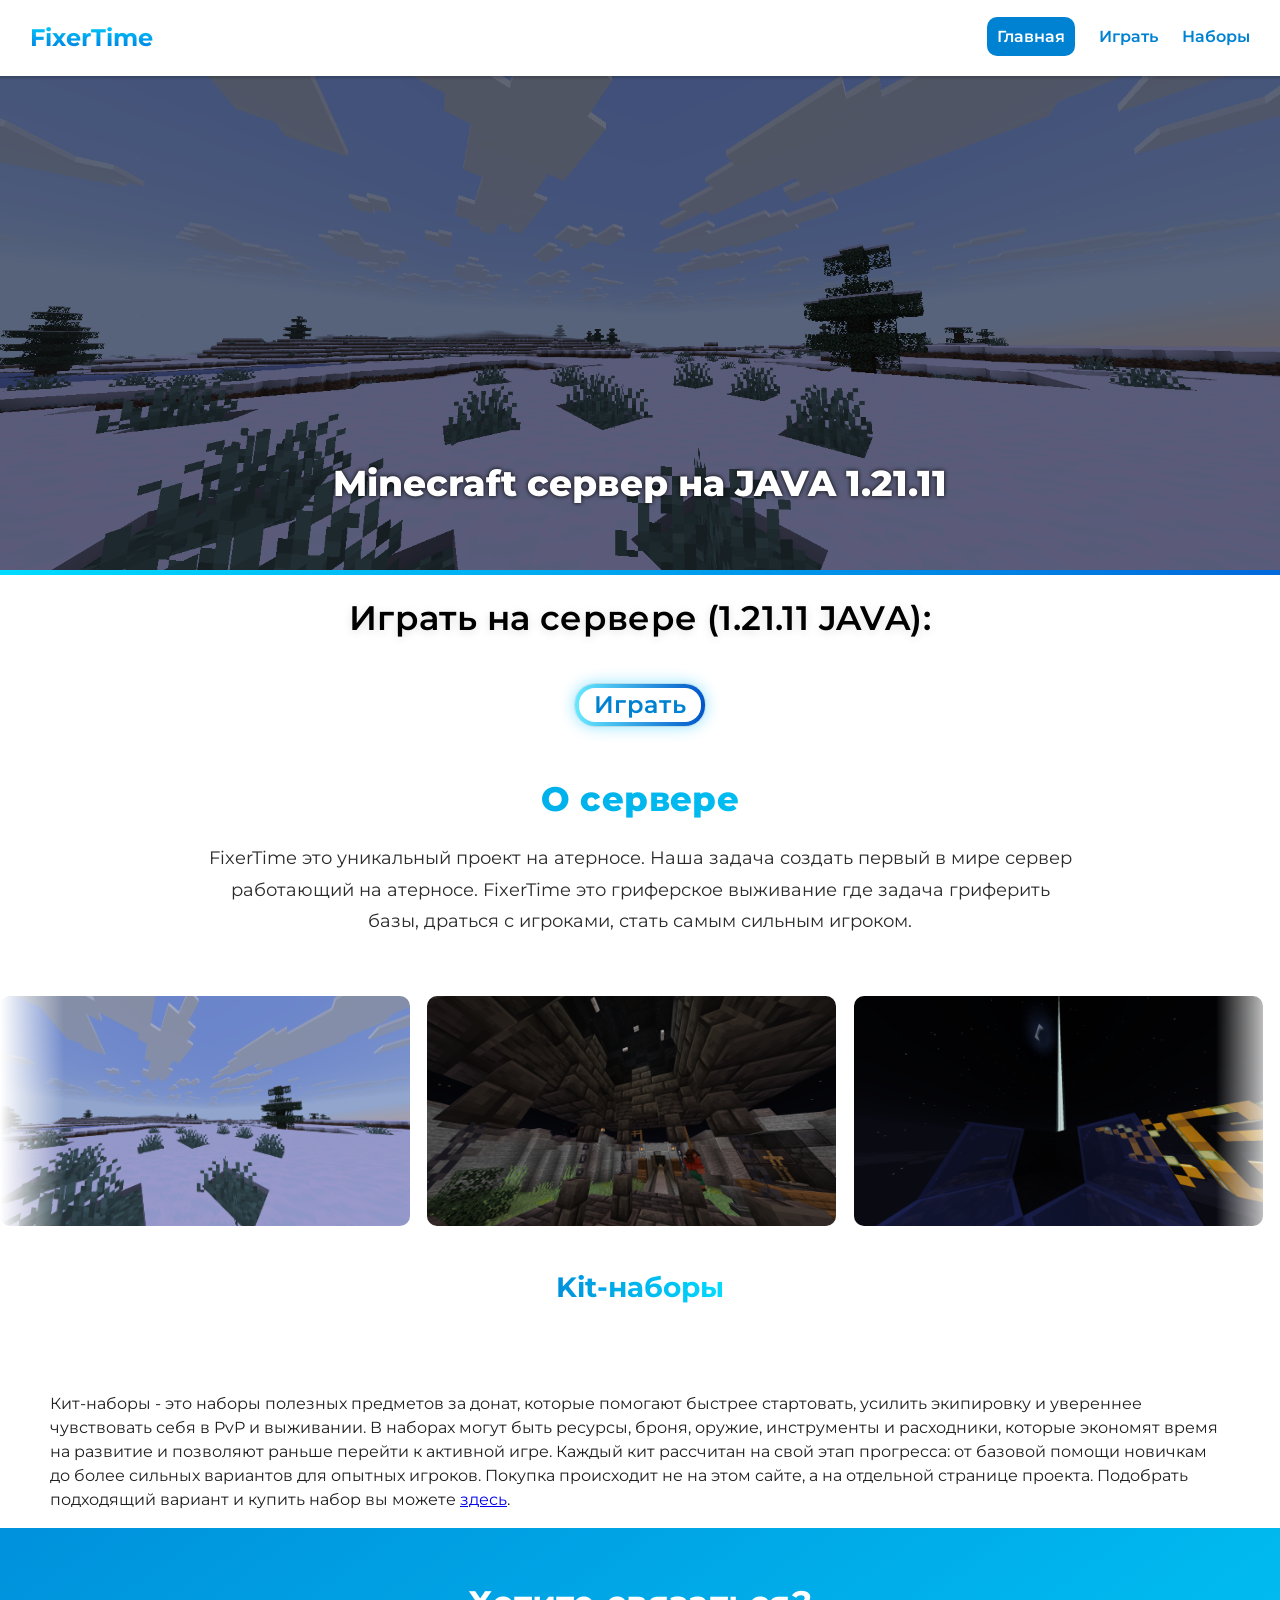
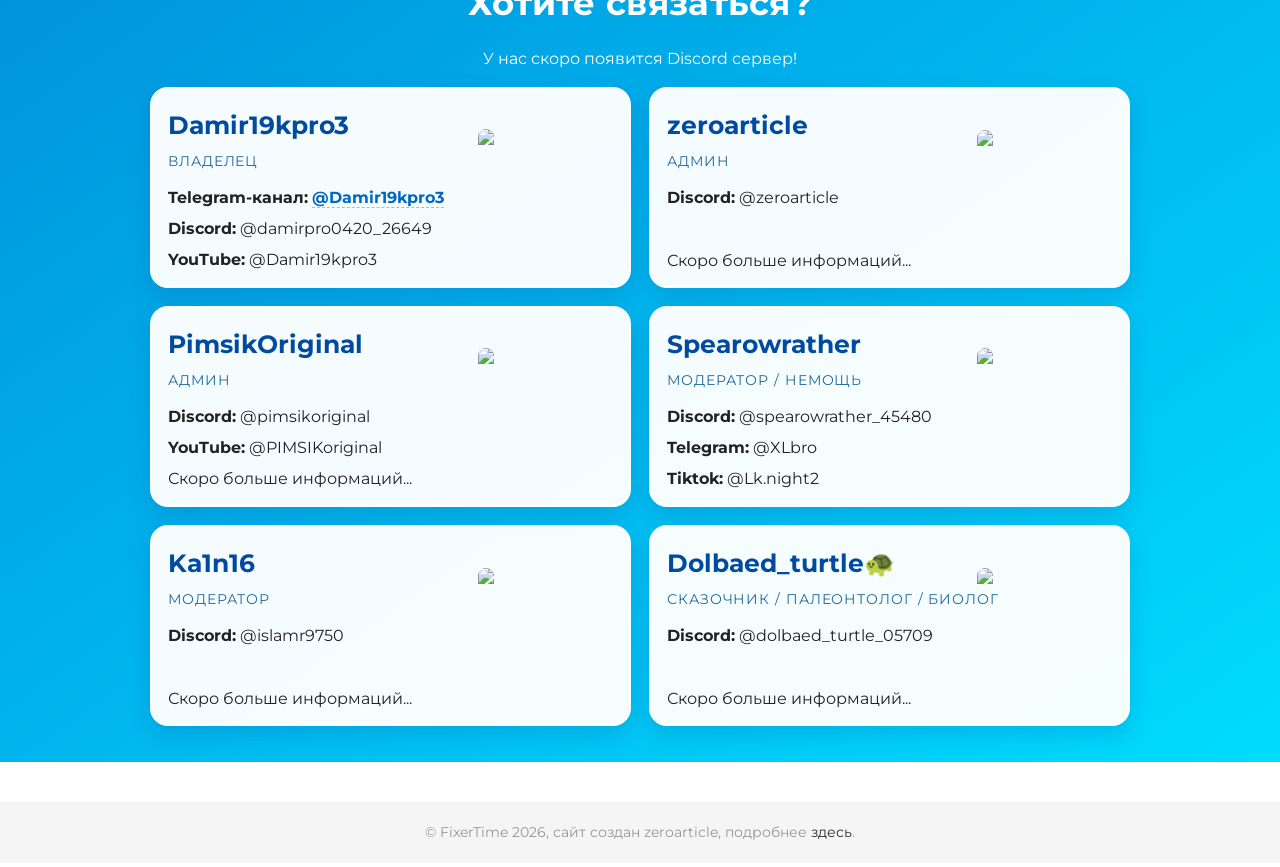
==== index.html @ 3de500f9 "291020261" ====
<!DOCTYPE html>
<html lang="ru">
<head>
    <script>
        document.querySelector('.menu-btn')
        .onclick = () =>
        document.querySelector('.navbar')
        .classList.toggle('active');
    </script>

    <meta charset="UTF-8">
    <meta name="viewport" content="width=device-width, initial-scale=1.0">
    <title>FixerTime</title>
    <link rel="stylesheet" href="styles.css">
    <link rel="preconnect" href="https://fonts.googleapis.com">
    <link rel="preconnect" href="https://fonts.gstatic.com" crossorigin>
    <link href="https://fonts.googleapis.com/css2?family=Montserrat:ital,wght@0,100..900;1,100..900&display=swap" rel="stylesheet">
</head>
<body>
    <header>
        <h2 onclick="window.location.assign('index.html')" class="headertext">FixerTime</h2>
        <nav class="navbar">
            <a class="cur" href="index.html">Главная</a>
            <a href="play.html">Играть</a>
            <a href="kits.html">Наборы</a>
        </nav>
        <div class="bottomofheader"></div>
    </header>
    <main>
    <div class="starter">
        <img src="res/car1.png" class="starterimg">
        <div class="borderimgeffect"></div>
        <h1 class="starterhead">Minecraft сервер на JAVA 1.21.11</h1>
    </div>
    <div class="play">
        <h1 class="playhead">Играть на сервере (1.21.11 JAVA):</h1>
        <button onclick="window.location.assign('play.html')" class="playbutton">Играть</button>
    </div>
    <div class="info">
        <h2 class="infohead">О сервере</h2>
        <p class="infotext">FixerTime это уникальный проект на атерносе. Наша задача создать первый в мире сервер работающий на атерносе. FixerTime это гриферское выживание где задача гриферить базы, драться с игроками,  стать самым сильным игроком.</p>
    </div>
    <div class="carousel">
        <div class="carouselinter">
            <img src="res/car1.png" class="carouselimg">
            <img src="res/car2.png" class="carouselimg">
            <img src="res/car3.png" class="carouselimg">
            <img src="res/car4.png" class="carouselimg">
            <img src="res/car1.png" class="carouselimg">
            <img src="res/car2.png" class="carouselimg">
            <img src="res/car3.png" class="carouselimg">
            <img src="res/car4.png" class="carouselimg">
        </div>
        <div class="carouseloverlay"></div>
    </div>
    <div class="kit">
        <h1 class="kithead">Kit-наборы</h1>
        <div class="kitin">
            <div><p>Кит-наборы - это наборы полезных предметов за донат, которые помогают быстрее стартовать, усилить экипировку и увереннее чувствовать себя в PvP и выживании. В наборах могут быть ресурсы, броня, оружие, инструменты и расходники, которые экономят время на развитие и позволяют раньше перейти к активной игре. Каждый кит рассчитан на свой этап прогресса: от базовой помощи новичкам до более сильных вариантов для опытных игроков. Покупка происходит не на этом сайте, а на отдельной странице проекта. Подобрать подходящий вариант и купить набор вы можете <a href="kits.html">здесь</a>.
        </div>
    </div>
    <div class="contacts">
        <h1 class="contacth">Хотите связаться?</h1>
        <p class="contacttxt">У нас скоро появится Discord сервер!</p>
        <div class="contactsgrid">
            <article class="contactcard">
                <h3 class="contactname">Damir19kpro3</h3>
                <p class="contactrole">Владелец</p>
                <p class="contactline"><strong>Telegram-канал:</strong> <a href="https://t.me/Damir19kpro3" target="_blank" rel="noopener noreferrer">@Damir19kpro3</a></p>
                <p class="contactline"><strong>Discord:</strong> @damirpro0420_26649</p>
                <p class="contactline"><strong>YouTube:</strong> @Damir19kpro3</p>
                <img class="contactimg" src="https://avatar-cyan.vercel.app/api/pfp/1373322140232712192/image?size=2048&format=webp">
            </article>
            <article class="contactcard">
                <h3 class="contactname">zeroarticle</h3>
                <p class="contactrole">Админ</p>
                <p class="contactline"><strong>Discord:</strong> @zeroarticle</p>
                <br>
                <p class="contactline">Скоро больше информаций...</p>
                <img class="contactimg" src="https://avatar-cyan.vercel.app/api/pfp/1243516379898839053/image?size=2048&format=webp">
            </article>
            <article class="contactcard">
                <h3 class="contactname">PimsikOriginal</h3>
                <p class="contactrole">Админ</p>
                <p class="contactline"><strong>Discord:</strong> @pimsikoriginal</p>
                <p class="contactline"><strong>YouTube:</strong> @PIMSIKoriginal</p>
                <p class="contactline">Скоро больше информаций...</p>
                <img class="contactimg" src="https://avatar-cyan.vercel.app/api/pfp/998598214796193804/image?size=2048&format=webp">
            </article>
            <article class="contactcard">
                <h3 class="contactname">Spearowrather</h3>
                <p class="contactrole">Модератор / немощь</p>
                <p class="contactline"><strong>Discord:</strong> @spearowrather_45480</p>
                <p class="contactline"><strong>Telegram:</strong> @XLbro</p>
                <p class="contactline"><strong>Tiktok:</strong> @Lk.night2</p>
                <img class="contactimg" src="https://avatar-cyan.vercel.app/api/pfp/1345728751388065812/image?size=2048&format=webp">
            </article>
            <article class="contactcard">
                <h3 class="contactname">Ka1n16</h3>
                <p class="contactrole">Модератор</p>
                <p class="contactline"><strong>Discord:</strong> @islamr9750</p>
                <br>
                <p class="contactline">Скоро больше информаций...</p>
                <img class="contactimg" src="https://avatar-cyan.vercel.app/api/pfp/1088332968898076762/image?size=2048&format=webp">
            </article>
            <article class="contactcard">
                <h3 class="contactname">Dolbaed_turtle🐢</h3>
                <p class="contactrole">Сказочник / палеонтолог / биолог</p>
                <p class="contactline"><strong>Discord:</strong> @dolbaed_turtle_05709</p>
                <br>
                <p class="contactline">Скоро больше информаций...</p>
                <img class="contactimg" src="https://avatar-cyan.vercel.app/api/pfp/1493945323750559827/image?size=2048&format=webp">
            </article>
        </div>
    </div>
    <footer>
        <p class="footertext">© FixerTime 2026, сайт создан zeroarticle, подробнее <a href="licence_1.html">здесь</a>.</p>
    </main>
</body>
</html>
---- styles.css ----
body{
  font-family: "Montserrat", sans-serif;
  font-optical-sizing: auto;
  font-weight: 400;
  font-style: normal;
  line-height: 1.5;
  color: rgb(30, 30, 30);
  text-rendering: optimizeLegibility;
  -webkit-font-smoothing: antialiased;
  margin: 0;
  padding: 0;
}

@media (max-width: 500px) {
  .navbar {
    display: none;
    flex-direction: column;
  }

  .navbar.active {
    display: flex;
  }
}
nav{
    position: absolute;
    right: 30px;
    top: 25px;
}
nav a{
    text-decoration: none;
    color: rgb(0, 130, 210);
    font-weight: 600;
    margin-left: 20px;
    transition: color 0.25s ease, transform 0.25s ease;
    position: relative;
}
nav .cur{
    color: #fff;
    background-color: rgb(0, 130, 210);
    padding: 10px;
    border-radius: 10px;
}
nav a:hover{
    color: rgb(0, 220, 255);
    transform: translateY(-2px);
}
nav a::after{
    content: "";
    position: absolute;
    left: 0;
    bottom: -4px;
    width: 100%;
    height: 2px;
    background: linear-gradient(90deg, rgb(0, 220, 255), rgb(0, 105, 220));
    transform: scaleX(0);
    transform-origin: left;
    transition: transform 0.25s ease;
}
nav a:hover::after{
    transform: scaleX(1);
}
nav .cur:hover{
    color: #fff;
    background-color: rgb(0, 105, 220);
}
header{
    background-color: rgb(255, 255, 255);
    position: fixed;
    width: 100%;
    top: 0;
    z-index: 100;
}
main{
    margin-top: 70px;
}
.headertext{
    background: linear-gradient(rgb(0, 220, 255), rgb(0, 105, 220));
    -webkit-background-clip: text;
    background-clip: text;
    -webkit-text-fill-color: transparent;
    margin-left: 30px;
    cursor: pointer;
    width: fit-content;
    transition: 0.3s;
}
.headertext:hover{
    transform: scale(1.1);
    transition: 0.3s;
}
.bottomofheader{
    height: 4px;
    width: 100%;
    background: linear-gradient(0deg, rgba(0, 0, 0, 0), rgba(0, 0, 0, 0.2));
    position: absolute;
}
.borderimgeffect{
    width: 100%;
    height: 5px;
    background: linear-gradient(
        90deg,
        rgb(0,220,255),
        rgb(0,105,220),
        rgb(0,220,255)
    );
    transform: translateY(-7px);
    background-size: 200% 100%;
    animation: bord 3s linear infinite;
}

@keyframes bord {
    0% {
        background-position: 0% 0%;
    }
    50% {
        background-position: 100% 0%;
    }
    100% {
        background-position: 200% 0%;
    }
}

.starterimg{
    width: 100%;
    object-fit: cover;
    height: 500px;
    filter: brightness(60%);
}
.starterhead{
    position: relative;
    bottom: 150px;
    text-align: center;
    color: #fff;
    font-size: 36px;
    font-weight: 800;
    text-shadow: 0 0 4px #000;
}
.info{
    padding: 20px;
    text-align: center;
}
.infotext{
    margin-left: auto;
    margin-right: auto;
    width: 70%;
    font-size: 18px;
    line-height: 1.75;
    color: rgb(42, 42, 42);
}
.play{
    text-align: center;
}
.playhead{
    color: #000000;
    font-weight: 600;
    font-size: 34px;
    letter-spacing: 0.4px;
    text-shadow: 0 2px 10px rgba(0, 0, 0, 0.12);
    position: absolute;
    top: 570px;
    text-align: center;
    width: 100%;
}
.infohead{
    font-size: 34px;
    font-weight: 800;
    letter-spacing: 0.4px;
    background: linear-gradient(90deg, rgb(0, 145, 220), rgb(0, 220, 255));
    -webkit-background-clip: text;
    background-clip: text;
    -webkit-text-fill-color: transparent;
    margin-bottom: 10px;
}
.playbutton{
    display: inline-flex;
    align-items: center;
    justify-content: center;
    box-sizing: border-box;
    appearance: none;
    -webkit-appearance: none;
    font-size: 24px;
    font-weight: 600;
    letter-spacing: 0.6px;
    color: rgb(0, 130, 210);
    border: 4px solid transparent;
    padding: 5px 15px;
    line-height: 1;
    background:
        linear-gradient(rgb(255, 255, 255), rgb(255, 255, 255)) padding-box,
        linear-gradient(90deg, rgb(0, 220, 255, 0.6), rgb(0, 85, 200)) border-box;
    border-radius: 20px;
    box-shadow: 0 0 0 1px rgba(0, 0, 0, 0.08), 0 0 16px rgba(0, 190, 255, 0.45);
    cursor: pointer;
    font-family: "Montserrat", sans-serif;
    text-shadow: 0 1px 0 rgba(255, 255, 255, 0.7);
    transition: 0.2s;
}
.playbutton:hover{
    background:
        linear-gradient(90deg, rgb(0, 180, 235), rgb(0, 80, 205)) padding-box,
        linear-gradient(90deg, rgb(120, 235, 255), rgb(0, 220, 255)) border-box;
    color: #fff;
    text-shadow: 0 1px 2px rgba(0, 0, 0, 0.28);
    border: 4px solid transparent;
    box-shadow: 0 0 0 1px rgba(0, 0, 0, 0.12), 0 0 16px rgba(0, 190, 255, 0.65);
    transition: 0.3s;
}
.carousel{
    overflow: hidden;
    width: 100%;
    margin-top: 20px;
}
.carouselinter{
    display: flex;
    width: 300%;
    animation: scroll 8s linear infinite;
    gap: 0.45%;
}
.carouselinter img{
    width: 10.666666666%;
    object-fit: cover;
    border-radius: 10px;
}
@keyframes scroll {
    100% {
        transform: translateX(calc(-100% / 2.25));
    }
}
.carouseloverlay{
    position: absolute;
    width: 100%;
    height: 220px;
    transform: translateY(-70%);
    height: 60%;
    background: linear-gradient(to right, rgb(255, 255, 255), rgba(255, 255, 255, 0) 5%, rgba(255, 255, 255, 0) 95%, rgba(255, 255, 255, 1));
    pointer-events: none;
}
.kithead{
    left: 50%;
    transform: translateX(-50%);
    font-size: 28px;
    font-weight: 700;
    margin-top: 40px;
    position: absolute;
    background: linear-gradient(to right, rgb(0, 145, 220), rgb(0, 220, 255));
    -webkit-background-clip: text;
    background-clip: text;
    -webkit-text-fill-color: transparent;
}
.kitimg{
    position: absolute;
    width: 300px;
    left: 50%;
    transform: translateX(-50%);
    z-index: -1;
    opacity: 0.8;
}
.kitin{
    display: flex;
    gap: 20px;
    padding-top: 150px;
    padding-left: 50px;
    padding-right: 50px;
}
footer{
    margin-top: 30px;
    background-color: rgb(245, 245, 245);
    transform: translateY(10px);
}   
.footertext{
    text-align: center;
    padding: 20px;
    color: rgb(150, 150, 150);
    font-size: 14px;
}
.footertext a{
    color: rgb(43, 43, 43);
    text-decoration: none;
}
.footertext a:hover{
    text-decoration: underline;
}
.playip{
    font-weight: 600;
    font-size: 20px;
    color: rgb(0, 0, 0); 
    border: 3px solid transparent;
    margin-top: -10px;
    margin-bottom: 10px;
    background: linear-gradient(rgb(0, 220, 255), rgb(0, 220, 255)) padding-box;
    width: max(50%, 300px);
    margin-left: auto;
    margin-right: auto;
    border-radius: 50px;
    padding: 10px;
    height: 50%;
    position: relative;
    overflow: hidden;
    z-index: 0;
    box-shadow: 0 0 0 1px rgba(0, 95, 190, 0.45), 0 0 16px rgba(0, 190, 255, 0.55);
    animation: ip-glow-pulse 2.4s ease-in-out infinite;
}
.playip::before{
    content: "";
    position: absolute;
    inset: -120%;
    background: conic-gradient(
        from 0deg,
        rgb(0, 90, 205),
        rgb(100, 235, 255),
        rgb(0, 175, 235),
        rgb(0, 90, 205)
    );
    animation: ip-ring-spin 2.2s linear infinite;
    z-index: -2;
}
.playip::after{
    content: "";
    position: absolute;
    inset: 3px;
    border-radius: inherit;
    background: rgb(0, 220, 255);
    z-index: -1;
}
@keyframes ip-ring-spin{
    to{
        transform: rotate(360deg);
    }
}
@keyframes ip-glow-pulse{
    0%, 100%{
        box-shadow: 0 0 0 1px rgba(0, 95, 190, 0.45), 0 0 16px rgba(0, 190, 255, 0.55);
    }
    50%{
        box-shadow: 0 0 0 1px rgba(0, 145, 220, 0.65), 0 0 28px rgba(90, 225, 255, 0.85);
    }
}
.play button:not(.playbutton) img{
    width: 20px;
    height: 20px;
}
.play button:not(.playbutton){
    background-color: transparent;
    border: none;
    cursor: pointer;
    vertical-align: middle;
}
.copyic{
    display: inline;
}
.copied{
    display: none;
}
.contacts{
    background: linear-gradient(145deg, rgb(0, 145, 220), rgb(0, 220, 255));
    padding: 30px 20px 36px;
}
.contacth{
    text-align: center;
    color: #fff;
    margin: 0 0 18px;
    font-size: 34px;
    letter-spacing: 0.3px;
    padding-top: 20px;
}
.contactsgrid{
    width: min(980px, 96%);
    margin: 0 auto;
    display: grid;
    grid-template-columns: repeat(2, minmax(220px, 1fr));
    gap: 18px;
}
.contactcard{
    background: rgba(255, 255, 255, 0.96);
    border: 2px solid rgba(255, 255, 255, 0.8);
    border-radius: 18px;
    padding: 18px 16px;
    box-shadow: 0 8px 22px rgba(0, 70, 150, 0.2);
    transition: transform 0.28s ease, box-shadow 0.28s ease, border-color 0.28s ease;
    position: relative;
    overflow: hidden;
    height: 161px;
}
.contactcard::before{
    content: "";
    position: absolute;
    inset: 0;
    background: linear-gradient(115deg, rgba(255, 255, 255, 0) 32%, rgba(255, 255, 255, 0.6) 50%, rgba(255, 255, 255, 0) 68%);
    transform: translateX(-130%);
    transition: transform 0.55s ease;
    pointer-events: none;
}
.contactcard:hover{
    transform: translateY(-6px) scale(1.01);
    box-shadow: 0 14px 28px rgba(0, 70, 150, 0.28);
    border-color: rgba(90, 225, 255, 0.95);
}
.contacttxt{
    text-align: center; color: white;
}
.contactcard:hover::before{
    transform: translateX(130%);
}
.contactname{
    margin: 0;
    font-size: 25px;
    color: rgb(0, 75, 160);
}
.contactbanned{
    color: rgb(255, 17, 0);
}
.contactbgban{
  background: rgb(255 206 206 / 96%);
}
.contactrole{
    margin: 6px 0 14px;
    font-size: 14px;
    text-transform: uppercase;
    letter-spacing: 0.9px;
    color: rgb(35, 105, 155);
}
.contactline{
    margin: 8px 0;
    color: rgb(34, 34, 34);
    font-size: 16px;
    line-height: 1.45;
}
.contactline a{
    color: rgb(0, 105, 190);
    font-weight: 700;
    text-decoration: none;
    border-bottom: 1px dashed rgba(0, 105, 190, 0.4);
}
.contactline a:hover{
    color: rgb(0, 75, 160);
    border-bottom-color: rgba(0, 75, 160, 0.8);
}
.contactimg{
    height: 120px;
    border-radius: 20px;
    position: absolute;
    transform: translate(310px, -150px);
}
@media (max-width: 760px){
    .contactsgrid{
        grid-template-columns: 1fr;
    }
}
.kitimgarea{
    width: min(80%,700px);
    display: block;
    margin-left: auto;
    margin-right: auto;
    margin-bottom: 30px;
}
#status-dot {
  width: 12px;
  height: 12px;
  border-radius: 50%;
  background: gray;
  transition: 0.3s;
}

@keyframes pulse-green {
    0% { box-shadow: 0 0 5px cyan; }
    50% { box-shadow: 0 0 15px cyan; }
    100% { box-shadow: 0 0 5px cyan; }
}

@keyframes pulse-red {
  0% { box-shadow: 0 0 5px red; }
  50% { box-shadow: 0 0 15px red; }
  100% { box-shadow: 0 0 5px red; }
}
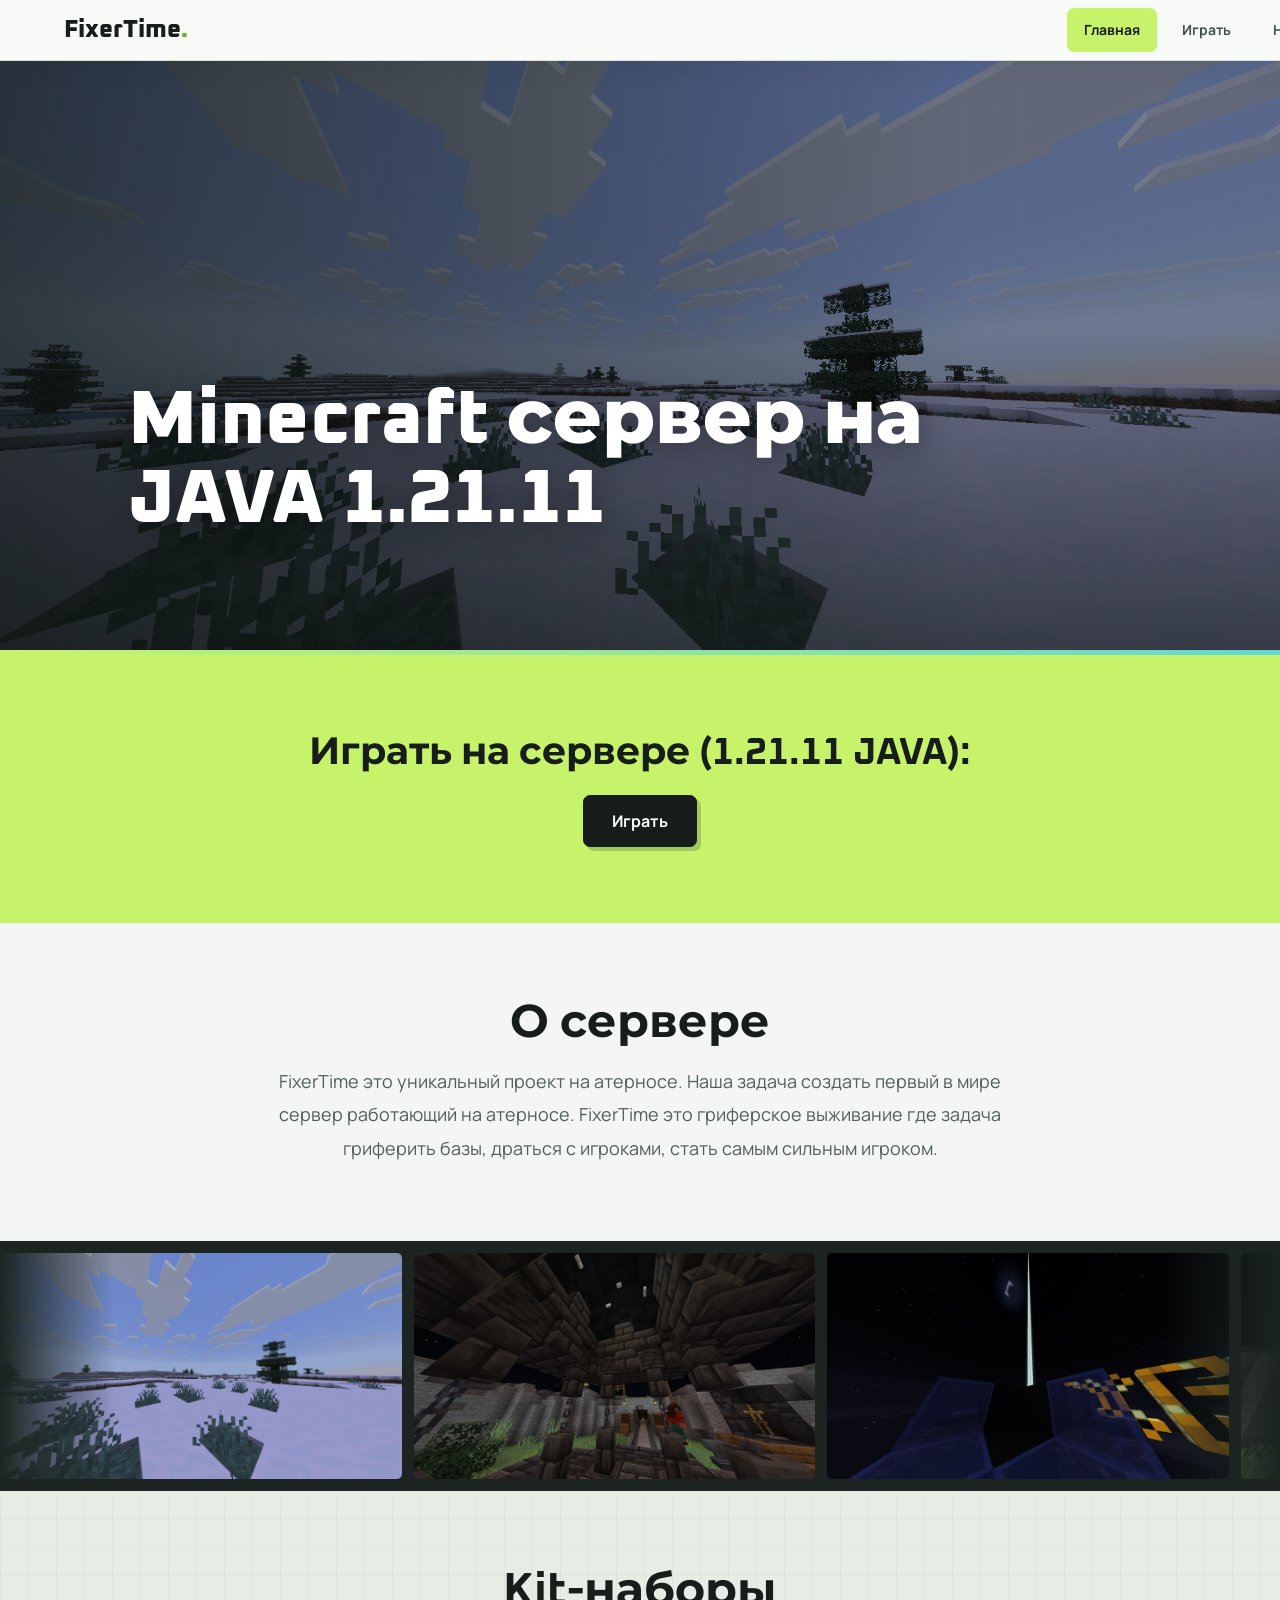
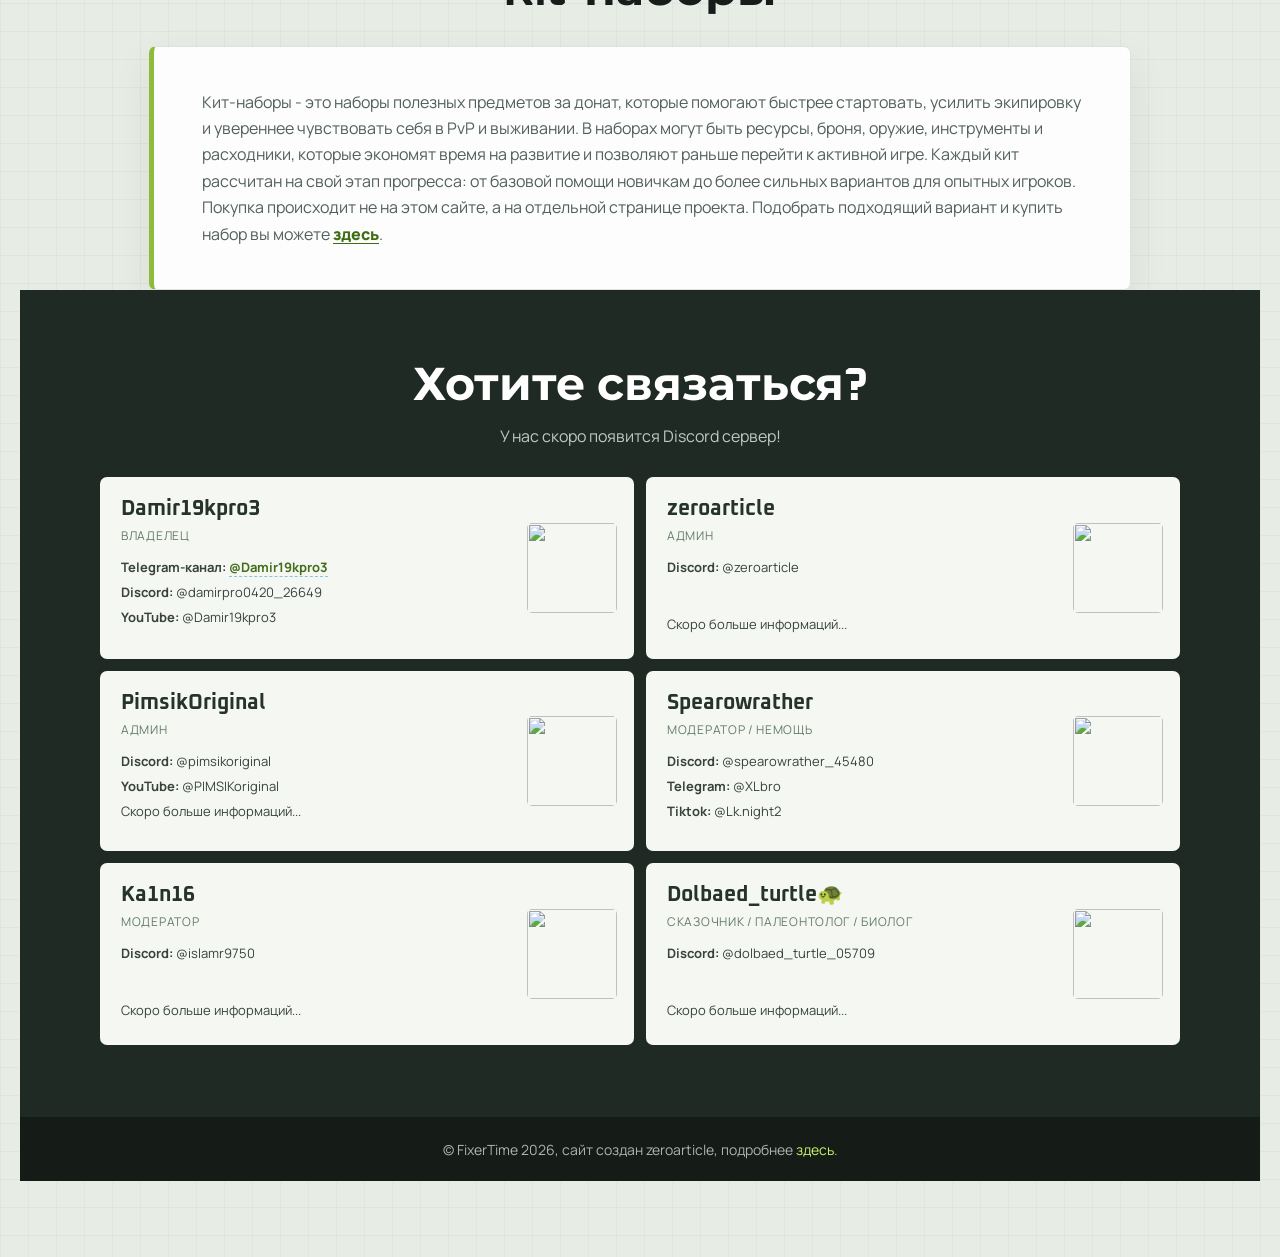
==== commit db6eb460: "291020263mj" ====
--- a/index.html
+++ b/index.html
@@ -1,13 +1,6 @@
 <!DOCTYPE html>
 <html lang="ru">
 <head>
-    <script>
-        document.querySelector('.menu-btn')
-        .onclick = () =>
-        document.querySelector('.navbar')
-        .classList.toggle('active');
-    </script>
-
     <meta charset="UTF-8">
     <meta name="viewport" content="width=device-width, initial-scale=1.0">
     <title>FixerTime</title>
--- a/styles.css
+++ b/styles.css
@@ -1,3 +1,5 @@
+
+@import url('https://fonts.googleapis.com/css2?family=Manrope:wght@400;500;600;700;800&family=Oxanium:wght@500;600;700;800&display=swap');
 
 body{
   font-family: "Montserrat", sans-serif;
@@ -472,3 +474,534 @@
   50% { box-shadow: 0 0 15px red; }
   100% { box-shadow: 0 0 5px red; }
 }
+
+:root{
+    color-scheme: light;
+    --ink: #171d1b;
+    --muted: #64716c;
+    --paper: #f3f6f2;
+    --surface: #ffffff;
+    --acid: #c7f36b;
+    --cyan: #62d8d0;
+    --line: rgba(23, 29, 27, 0.12);
+    --display: "Oxanium", "Montserrat", sans-serif;
+}
+
+html{
+    scroll-behavior: smooth;
+    scroll-padding-top: 100px;
+}
+
+body{
+    background: var(--paper);
+    color: var(--ink);
+    font-family: "Manrope", "Montserrat", sans-serif;
+    line-height: 1.65;
+}
+
+header{
+    position: sticky;
+    display: flex;
+    align-items: center;
+    justify-content: space-between;
+    gap: 24px;
+    padding: 8px clamp(20px, 5vw, 72px);
+    background: rgba(248, 250, 247, 0.94);
+    border-bottom: 1px solid var(--line);
+    box-shadow: 0 8px 26px rgba(23, 29, 27, 0.06);
+    backdrop-filter: blur(16px);
+}
+
+.headertext{
+    margin: 0;
+    color: var(--ink);
+    background: none;
+    -webkit-text-fill-color: currentColor;
+    font: 800 24px/1 var(--display);
+    letter-spacing: 0;
+}
+
+.headertext::after{
+    content: ".";
+    color: #77aa2d;
+}
+
+.headertext:hover{
+    transform: translateY(-1px);
+}
+
+nav{
+    position: static;
+    display: flex;
+    align-items: center;
+    gap: 8px;
+}
+
+nav a,
+nav .cur{
+    min-height: 44px;
+    display: inline-flex;
+    align-items: center;
+    justify-content: center;
+    box-sizing: border-box;
+    margin: 0;
+    padding: 0 16px;
+    border: 1px solid transparent;
+    border-radius: 7px;
+    color: #46534d;
+    background: transparent;
+    font-size: 14px;
+    font-weight: 700;
+    text-decoration: none;
+    transition: color 180ms ease, background 180ms ease, transform 180ms ease;
+}
+
+nav a:hover{
+    color: var(--ink);
+    background: rgba(199, 243, 107, 0.35);
+    transform: translateY(-1px);
+}
+
+nav a::after{
+    display: none;
+}
+
+nav .cur,
+nav .cur:hover{
+    color: var(--ink);
+    background: var(--acid);
+}
+
+.bottomofheader{
+    display: none;
+}
+
+main{
+    margin-top: 0;
+}
+
+.starter{
+    position: relative;
+    display: grid;
+    min-height: clamp(380px, 66svh, 660px);
+    place-items: center;
+    overflow: hidden;
+    isolation: isolate;
+    background: #18211d;
+}
+
+.starter::after{
+    content: "";
+    position: absolute;
+    z-index: -1;
+    inset: 0;
+    background: linear-gradient(90deg, rgba(12, 19, 16, 0.68), rgba(12, 19, 16, 0.12) 76%), linear-gradient(0deg, rgba(12, 19, 16, 0.58), transparent 56%);
+}
+
+.starterimg{
+    position: absolute;
+    z-index: -2;
+    inset: 0;
+    width: 100%;
+    height: 100%;
+    filter: brightness(0.82) saturate(0.82);
+    animation: hero-arrive 900ms ease-out both;
+}
+
+.starterhead{
+    position: absolute;
+    left: clamp(24px, 10vw, 150px);
+    bottom: clamp(48px, 9vw, 118px);
+    width: min(850px, 82%);
+    margin: 0;
+    color: #fff;
+    font: 800 clamp(38px, 6vw, 76px)/1.04 var(--display);
+    text-align: left;
+    text-shadow: 0 5px 30px rgba(0, 0, 0, 0.38);
+}
+
+.borderimgeffect{
+    position: absolute;
+    z-index: 1;
+    bottom: 0;
+    height: 5px;
+    transform: none;
+    background: linear-gradient(90deg, var(--acid), var(--cyan), var(--acid));
+    background-size: 200% 100%;
+}
+
+.play,
+.info,
+.kit{
+    padding: clamp(36px, 6vw, 76px) 20px;
+}
+
+.play{
+    position: relative;
+    display: grid;
+    justify-items: center;
+    gap: 18px;
+    background: var(--acid);
+    text-align: center;
+}
+
+.playhead{
+    position: static;
+    width: auto;
+    margin: 0;
+    color: var(--ink);
+    font: 700 clamp(24px, 4vw, 38px)/1.2 var(--display);
+    letter-spacing: 0;
+    text-shadow: none;
+}
+
+.play h1:not(.playhead){
+    margin: 0;
+    font: 700 clamp(24px, 4vw, 38px)/1.2 var(--display);
+}
+
+.playbutton{
+    min-height: 52px;
+    border: 1px solid var(--ink);
+    border-radius: 7px;
+    padding: 0 28px;
+    color: #fff;
+    background: var(--ink);
+    box-shadow: 4px 4px 0 rgba(23, 29, 27, 0.2);
+    font: 700 16px "Manrope", sans-serif;
+    letter-spacing: 0;
+    text-shadow: none;
+}
+
+.playbutton:hover{
+    border-color: var(--ink);
+    color: var(--ink);
+    background: var(--cyan);
+    box-shadow: 2px 2px 0 rgba(23, 29, 27, 0.2);
+    transform: translate(2px, 2px);
+}
+
+.info{
+    text-align: center;
+}
+
+.infohead,
+.kithead{
+    margin: 0 0 16px;
+    color: var(--ink);
+    background: none;
+    -webkit-text-fill-color: currentColor;
+    font: 700 clamp(30px, 4.5vw, 46px)/1.1 var(--display);
+    letter-spacing: 0;
+}
+
+.infotext{
+    width: min(760px, 100%);
+    margin: 0 auto;
+    color: #52605a;
+    font-size: clamp(16px, 1.7vw, 18px);
+    line-height: 1.85;
+}
+
+.carousel{
+    position: relative;
+    margin: 0;
+    padding: 12px 0;
+    background: #1b2420;
+}
+
+.carouselinter{
+    width: 300%;
+    gap: 12px;
+}
+
+.carouselinter img{
+    width: calc(10.666666667% - 8px);
+    aspect-ratio: 16 / 9;
+    border-radius: 5px;
+}
+
+.carouseloverlay{
+    inset: 0;
+    width: 100%;
+    height: 100%;
+    transform: none;
+    background: linear-gradient(90deg, #1b2420, transparent 9%, transparent 91%, #1b2420);
+}
+
+.kit{
+    position: relative;
+    padding-top: 76px;
+    background-color: #e7ece5;
+    background-image: linear-gradient(rgba(23, 29, 27, 0.035) 1px, transparent 1px), linear-gradient(90deg, rgba(23, 29, 27, 0.035) 1px, transparent 1px);
+    background-size: 28px 28px;
+}
+
+.kithead{
+    position: static;
+    left: auto;
+    transform: none;
+    margin: 0 auto;
+    text-align: center;
+}
+
+.kitin{
+    max-width: 880px;
+    display: block;
+    margin: 28px auto 0;
+    padding: 26px clamp(20px, 5vw, 48px);
+    border: 1px solid var(--line);
+    border-left: 5px solid #8dbb3c;
+    border-radius: 7px;
+    background: rgba(255, 255, 255, 0.86);
+    box-shadow: 0 14px 40px rgba(23, 29, 27, 0.07);
+    color: #52605a;
+}
+
+.kitin a{
+    color: #3d6c13;
+    font-weight: 800;
+    text-underline-offset: 3px;
+}
+
+.contacts{
+    padding: clamp(38px, 6vw, 72px) 20px;
+    background: #202a25;
+}
+
+.contacth{
+    margin: 0 0 10px;
+    padding: 0;
+    color: #fff;
+    font: 700 clamp(30px, 4.5vw, 46px)/1.1 var(--display);
+    letter-spacing: 0;
+}
+
+.contacttxt{
+    margin: 0 0 28px;
+    color: #bdc9c1;
+}
+
+.contactsgrid{
+    width: min(1080px, 100%);
+    grid-template-columns: repeat(2, minmax(0, 1fr));
+    gap: 12px;
+}
+
+.contactcard{
+    box-sizing: border-box;
+    min-height: 180px;
+    height: auto;
+    padding: 18px 126px 18px 20px;
+    border: 1px solid rgba(255, 255, 255, 0.12);
+    border-radius: 7px;
+    background: #f5f7f3;
+    box-shadow: none;
+}
+
+.contactcard:hover{
+    transform: translateY(-3px);
+    border-color: var(--acid);
+    box-shadow: 0 12px 24px rgba(0, 0, 0, 0.16);
+}
+
+.contactcard::before{
+    display: none;
+}
+
+.contactname{
+    color: #26332c;
+    font: 700 21px/1.2 var(--display);
+    overflow-wrap: anywhere;
+}
+
+.contactrole{
+    margin: 5px 0 12px;
+    color: #647b68;
+    font-size: 12px;
+    letter-spacing: 0.7px;
+}
+
+.contactline{
+    margin: 6px 0;
+    color: #37433c;
+    font-size: 13px;
+    overflow-wrap: anywhere;
+}
+
+.contactline a{
+    color: #426d19;
+}
+
+.contactimg{
+    top: 50%;
+    right: 16px;
+    width: 90px;
+    height: 90px;
+    border-radius: 5px;
+    object-fit: cover;
+    transform: translateY(-50%);
+}
+
+.playip{
+    box-sizing: border-box;
+    width: min(560px, 100%);
+    min-height: 72px;
+    height: auto;
+    display: flex;
+    align-items: center;
+    justify-content: center;
+    gap: 8px;
+    margin: 0;
+    padding: 14px 18px;
+    border-radius: 7px;
+    color: #fff;
+    background: var(--ink);
+    box-shadow: none;
+    font-size: clamp(14px, 2.5vw, 20px);
+    overflow-wrap: anywhere;
+    animation: none;
+}
+
+.playip::before,
+.playip::after{
+    display: none;
+}
+
+.play > p:not(.playip){
+    max-width: 760px;
+    margin: 0 auto;
+}
+
+.play button:not(.playbutton){
+    flex: 0 0 44px;
+    width: 44px;
+    height: 44px;
+    border-radius: 5px;
+    background: var(--acid);
+}
+
+.play button:not(.playbutton) img{
+    width: 20px;
+    height: 20px;
+}
+
+footer{
+    margin: 0;
+    transform: none;
+    border-top: 1px solid var(--line);
+    background: #151c18;
+}
+
+.footertext{
+    margin: 0;
+    color: #aab5ad;
+}
+
+.footertext a{
+    color: var(--acid);
+}
+
+.kitimgarea{
+    width: min(100%, 700px);
+}
+
+@keyframes hero-arrive{
+    from{ transform: scale(1.035); opacity: 0.72; }
+    to{ transform: scale(1); opacity: 1; }
+}
+
+@media (max-width: 700px){
+    header{
+        flex-direction: column;
+        gap: 6px;
+        padding: 12px 14px 10px;
+    }
+
+    .headertext{
+        margin: 0;
+        font-size: 22px;
+    }
+
+    nav{
+        width: 100%;
+        justify-content: center;
+        gap: 4px;
+    }
+
+    .navbar{
+        display: flex;
+        flex-direction: row;
+    }
+
+    nav a,
+    nav .cur{
+        min-height: 42px;
+        padding: 0 clamp(10px, 4vw, 18px);
+        font-size: 13px;
+    }
+
+    .starter{
+        min-height: clamp(340px, 58svh, 500px);
+    }
+
+    .starterimg{
+        object-position: center;
+    }
+
+    .starterhead{
+        left: 22px;
+        bottom: 52px;
+        width: calc(100% - 44px);
+        font-size: clamp(36px, 10vw, 58px);
+    }
+
+    .carouselinter img{
+        width: calc(21.333333333% - 8px);
+    }
+
+    .contactsgrid{
+        grid-template-columns: 1fr;
+        gap: 10px;
+    }
+
+    .contactcard{
+        min-height: 164px;
+        padding: 16px 104px 16px 16px;
+    }
+
+    .contactimg{
+        right: 12px;
+        width: 76px;
+        height: 76px;
+    }
+}
+
+@media (max-width: 380px){
+    nav a,
+    nav .cur{
+        padding: 0 9px;
+        font-size: 12px;
+    }
+
+    .contactcard{
+        padding-right: 88px;
+    }
+
+    .contactimg{
+        right: 9px;
+        width: 66px;
+        height: 66px;
+    }
+}
+
+@media (prefers-reduced-motion: reduce){
+    *,
+    *::before,
+    *::after{
+        scroll-behavior: auto !important;
+        animation-duration: 0.01ms !important;
+        animation-iteration-count: 1 !important;
+        transition-duration: 0.01ms !important;
+    }
+}
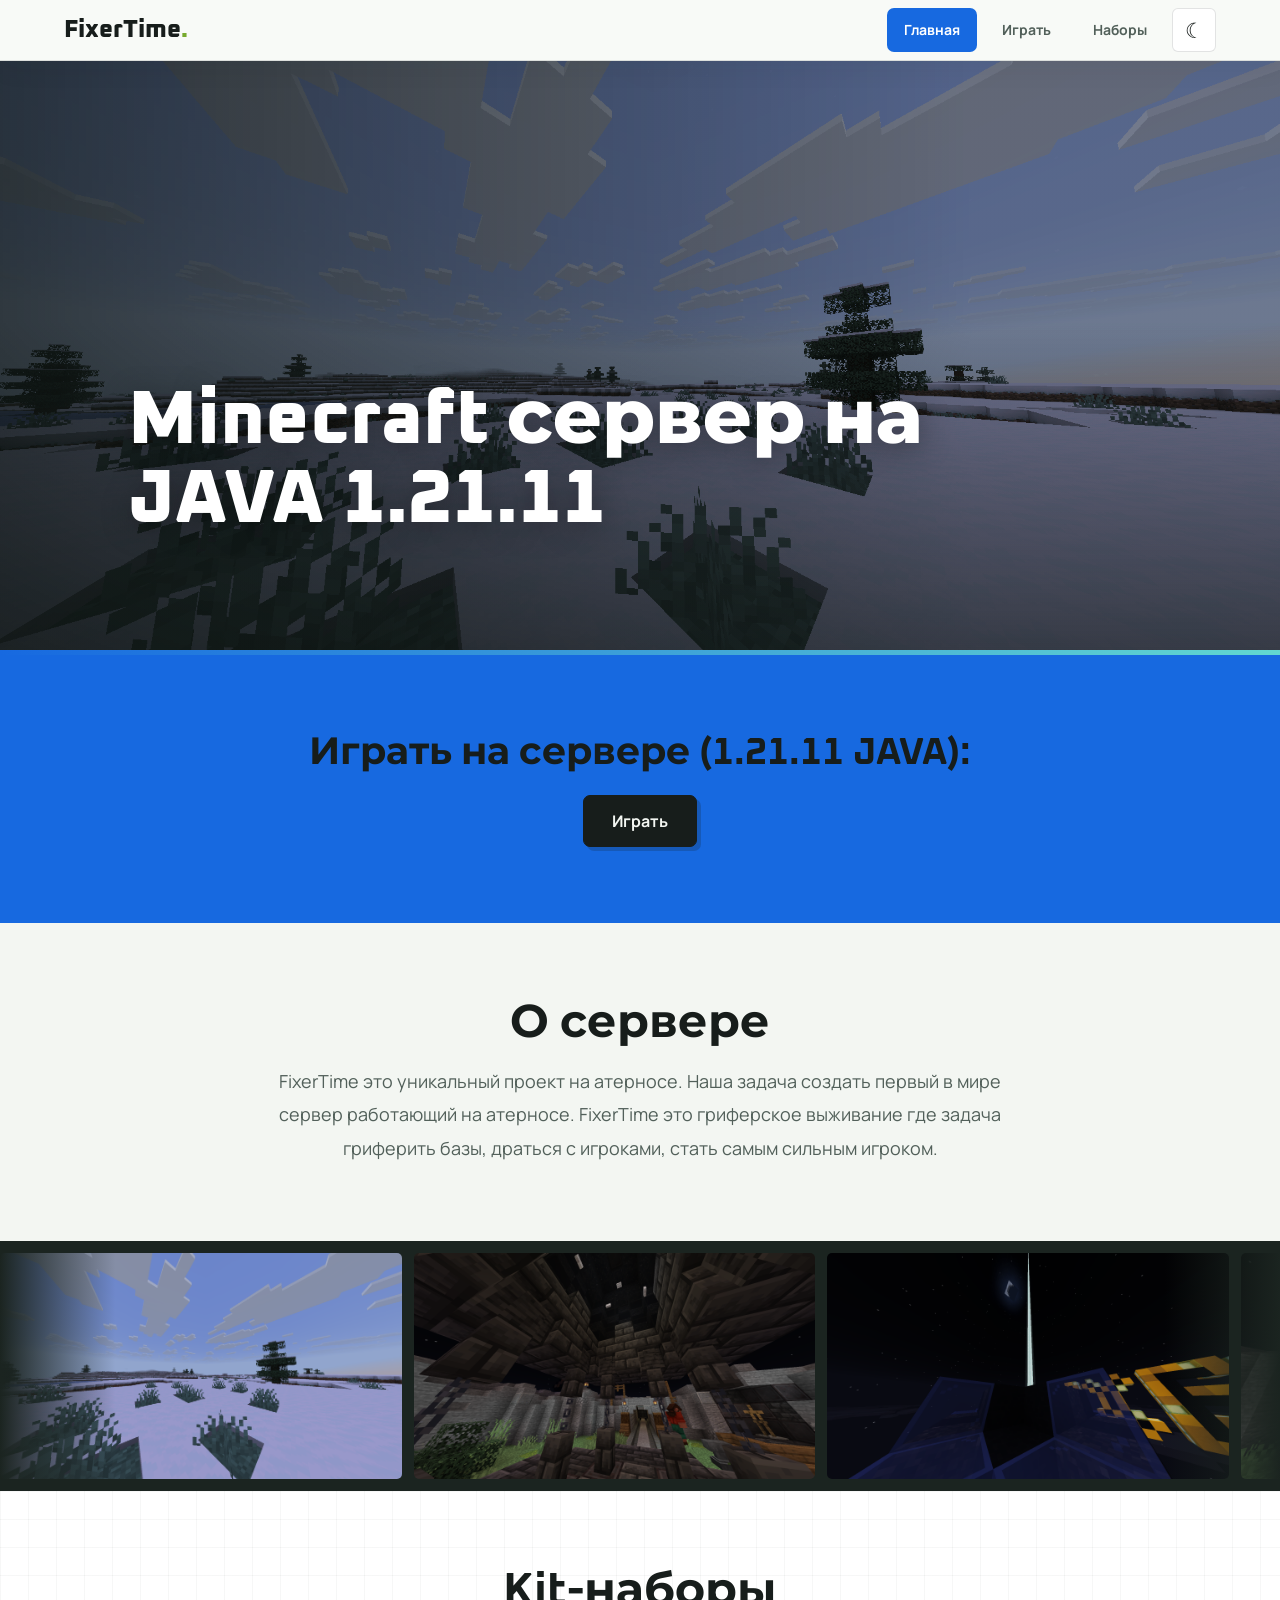
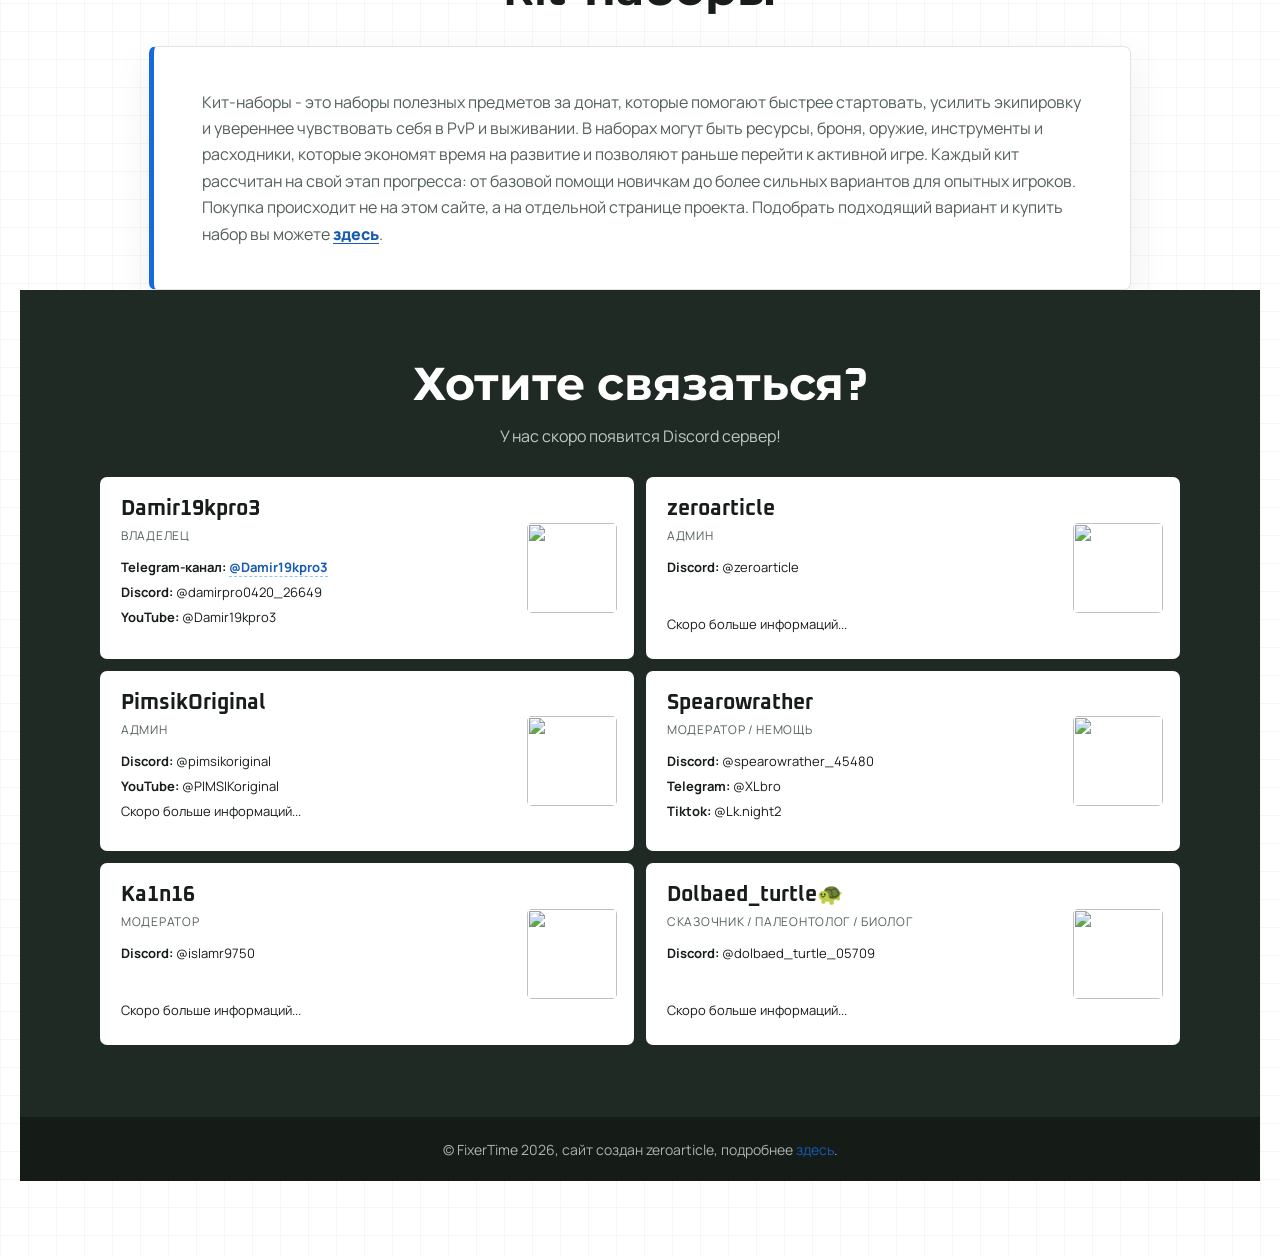
==== commit d2bda73b: "291020264mn" ====
--- a/index.html
+++ b/index.html
@@ -16,6 +16,7 @@
             <a class="cur" href="index.html">Главная</a>
             <a href="play.html">Играть</a>
             <a href="kits.html">Наборы</a>
+            <button class="theme-toggle" type="button" data-theme-toggle aria-label="Переключить тему" title="Переключить тему" aria-pressed="false"><span class="theme-toggle-icon" aria-hidden="true">☾</span></button>
         </nav>
         <div class="bottomofheader"></div>
     </header>
--- a/styles.css
+++ b/styles.css
@@ -478,13 +478,32 @@
 :root{
     color-scheme: light;
     --ink: #171d1b;
-    --muted: #64716c;
+    --muted: #52605a;
     --paper: #f3f6f2;
     --surface: #ffffff;
-    --acid: #c7f36b;
+    --header-bg: rgba(248, 250, 247, 0.94);
+    --accent: #1769e0;
+    --accent-contrast: #ffffff;
+    --accent-link: #175ab2;
+    --accent-soft: #e4efff;
     --cyan: #62d8d0;
     --line: rgba(23, 29, 27, 0.12);
     --display: "Oxanium", "Montserrat", sans-serif;
+}
+
+html[data-theme="dark"]{
+    color-scheme: dark;
+    --ink: #e7eee9;
+    --muted: #aab8af;
+    --paper: #111714;
+    --surface: #1b2420;
+    --header-bg: rgba(20, 27, 23, 0.94);
+    --accent: #245b9d;
+    --accent-contrast: #ffffff;
+    --accent-link: #8bc0ff;
+    --accent-soft: #1d344b;
+    --cyan: #70d7f0;
+    --line: rgba(255, 255, 255, 0.14);
 }
 
 html{
@@ -499,14 +518,36 @@
     line-height: 1.65;
 }
 
+html[data-theme="dark"] body{
+    background: var(--paper);
+    color: var(--ink);
+}
+
+html[data-theme="dark"] body h1,
+html[data-theme="dark"] body h2,
+html[data-theme="dark"] body a{
+    color: var(--accent-link);
+}
+
+html[data-theme="dark"] body h1,
+html[data-theme="dark"] body h2{
+    color: var(--ink);
+}
+
+html[data-theme="dark"] .contacts[style]{
+    background-color: var(--paper) !important;
+}
+
 header{
     position: sticky;
+    box-sizing: border-box;
+    width: 100%;
     display: flex;
     align-items: center;
     justify-content: space-between;
     gap: 24px;
     padding: 8px clamp(20px, 5vw, 72px);
-    background: rgba(248, 250, 247, 0.94);
+    background: var(--header-bg);
     border-bottom: 1px solid var(--line);
     box-shadow: 0 8px 26px rgba(23, 29, 27, 0.06);
     backdrop-filter: blur(16px);
@@ -548,7 +589,7 @@
     padding: 0 16px;
     border: 1px solid transparent;
     border-radius: 7px;
-    color: #46534d;
+    color: var(--muted);
     background: transparent;
     font-size: 14px;
     font-weight: 700;
@@ -558,7 +599,7 @@
 
 nav a:hover{
     color: var(--ink);
-    background: rgba(199, 243, 107, 0.35);
+    background: var(--accent-soft);
     transform: translateY(-1px);
 }
 
@@ -568,12 +609,51 @@
 
 nav .cur,
 nav .cur:hover{
-    color: var(--ink);
-    background: var(--acid);
+    color: var(--accent-contrast);
+    background: var(--accent);
 }
 
 .bottomofheader{
     display: none;
+}
+
+.theme-toggle{
+    width: 44px;
+    height: 44px;
+    flex: 0 0 44px;
+    display: inline-grid;
+    place-items: center;
+    padding: 0;
+    border: 1px solid var(--line);
+    border-radius: 6px;
+    color: var(--ink);
+    background: var(--surface);
+    cursor: pointer;
+    transition: color 180ms ease, background 180ms ease, border-color 180ms ease, transform 180ms ease;
+}
+
+.theme-toggle:hover{
+    color: var(--accent-contrast);
+    background: var(--accent);
+    border-color: var(--accent);
+    transform: translateY(-1px);
+}
+
+.theme-toggle:focus-visible{
+    outline: 3px solid var(--cyan);
+    outline-offset: 3px;
+}
+
+.theme-toggle-icon{
+    font-size: 21px;
+    line-height: 1;
+}
+
+.license-theme-toggle{
+    position: fixed;
+    z-index: 200;
+    top: 20px;
+    right: 20px;
 }
 
 main{
@@ -626,7 +706,7 @@
     bottom: 0;
     height: 5px;
     transform: none;
-    background: linear-gradient(90deg, var(--acid), var(--cyan), var(--acid));
+    background: linear-gradient(90deg, var(--accent), var(--cyan), var(--accent));
     background-size: 200% 100%;
 }
 
@@ -641,7 +721,8 @@
     display: grid;
     justify-items: center;
     gap: 18px;
-    background: var(--acid);
+    background: var(--accent);
+    color: var(--accent-contrast);
     text-align: center;
 }
 
@@ -665,7 +746,7 @@
     border: 1px solid var(--ink);
     border-radius: 7px;
     padding: 0 28px;
-    color: #fff;
+    color: var(--paper);
     background: var(--ink);
     box-shadow: 4px 4px 0 rgba(23, 29, 27, 0.2);
     font: 700 16px "Manrope", sans-serif;
@@ -698,7 +779,7 @@
 .infotext{
     width: min(760px, 100%);
     margin: 0 auto;
-    color: #52605a;
+    color: var(--muted);
     font-size: clamp(16px, 1.7vw, 18px);
     line-height: 1.85;
 }
@@ -732,7 +813,7 @@
 .kit{
     position: relative;
     padding-top: 76px;
-    background-color: #e7ece5;
+    background-color: var(--surface);
     background-image: linear-gradient(rgba(23, 29, 27, 0.035) 1px, transparent 1px), linear-gradient(90deg, rgba(23, 29, 27, 0.035) 1px, transparent 1px);
     background-size: 28px 28px;
 }
@@ -751,15 +832,15 @@
     margin: 28px auto 0;
     padding: 26px clamp(20px, 5vw, 48px);
     border: 1px solid var(--line);
-    border-left: 5px solid #8dbb3c;
+    border-left: 5px solid var(--accent);
     border-radius: 7px;
-    background: rgba(255, 255, 255, 0.86);
+    background: var(--surface);
     box-shadow: 0 14px 40px rgba(23, 29, 27, 0.07);
-    color: #52605a;
+    color: var(--muted);
 }
 
 .kitin a{
-    color: #3d6c13;
+    color: var(--accent-link);
     font-weight: 800;
     text-underline-offset: 3px;
 }
@@ -795,13 +876,13 @@
     padding: 18px 126px 18px 20px;
     border: 1px solid rgba(255, 255, 255, 0.12);
     border-radius: 7px;
-    background: #f5f7f3;
+    background: var(--surface);
     box-shadow: none;
 }
 
 .contactcard:hover{
     transform: translateY(-3px);
-    border-color: var(--acid);
+    border-color: var(--accent);
     box-shadow: 0 12px 24px rgba(0, 0, 0, 0.16);
 }
 
@@ -810,27 +891,27 @@
 }
 
 .contactname{
-    color: #26332c;
+    color: var(--ink);
     font: 700 21px/1.2 var(--display);
     overflow-wrap: anywhere;
 }
 
 .contactrole{
     margin: 5px 0 12px;
-    color: #647b68;
+    color: var(--muted);
     font-size: 12px;
     letter-spacing: 0.7px;
 }
 
 .contactline{
     margin: 6px 0;
-    color: #37433c;
+    color: var(--ink);
     font-size: 13px;
     overflow-wrap: anywhere;
 }
 
 .contactline a{
-    color: #426d19;
+    color: var(--accent-link);
 }
 
 .contactimg{
@@ -855,7 +936,7 @@
     margin: 0;
     padding: 14px 18px;
     border-radius: 7px;
-    color: #fff;
+    color: var(--paper);
     background: var(--ink);
     box-shadow: none;
     font-size: clamp(14px, 2.5vw, 20px);
@@ -878,7 +959,7 @@
     width: 44px;
     height: 44px;
     border-radius: 5px;
-    background: var(--acid);
+    background: var(--accent);
 }
 
 .play button:not(.playbutton) img{
@@ -899,7 +980,7 @@
 }
 
 .footertext a{
-    color: var(--acid);
+    color: var(--accent-link);
 }
 
 .kitimgarea{
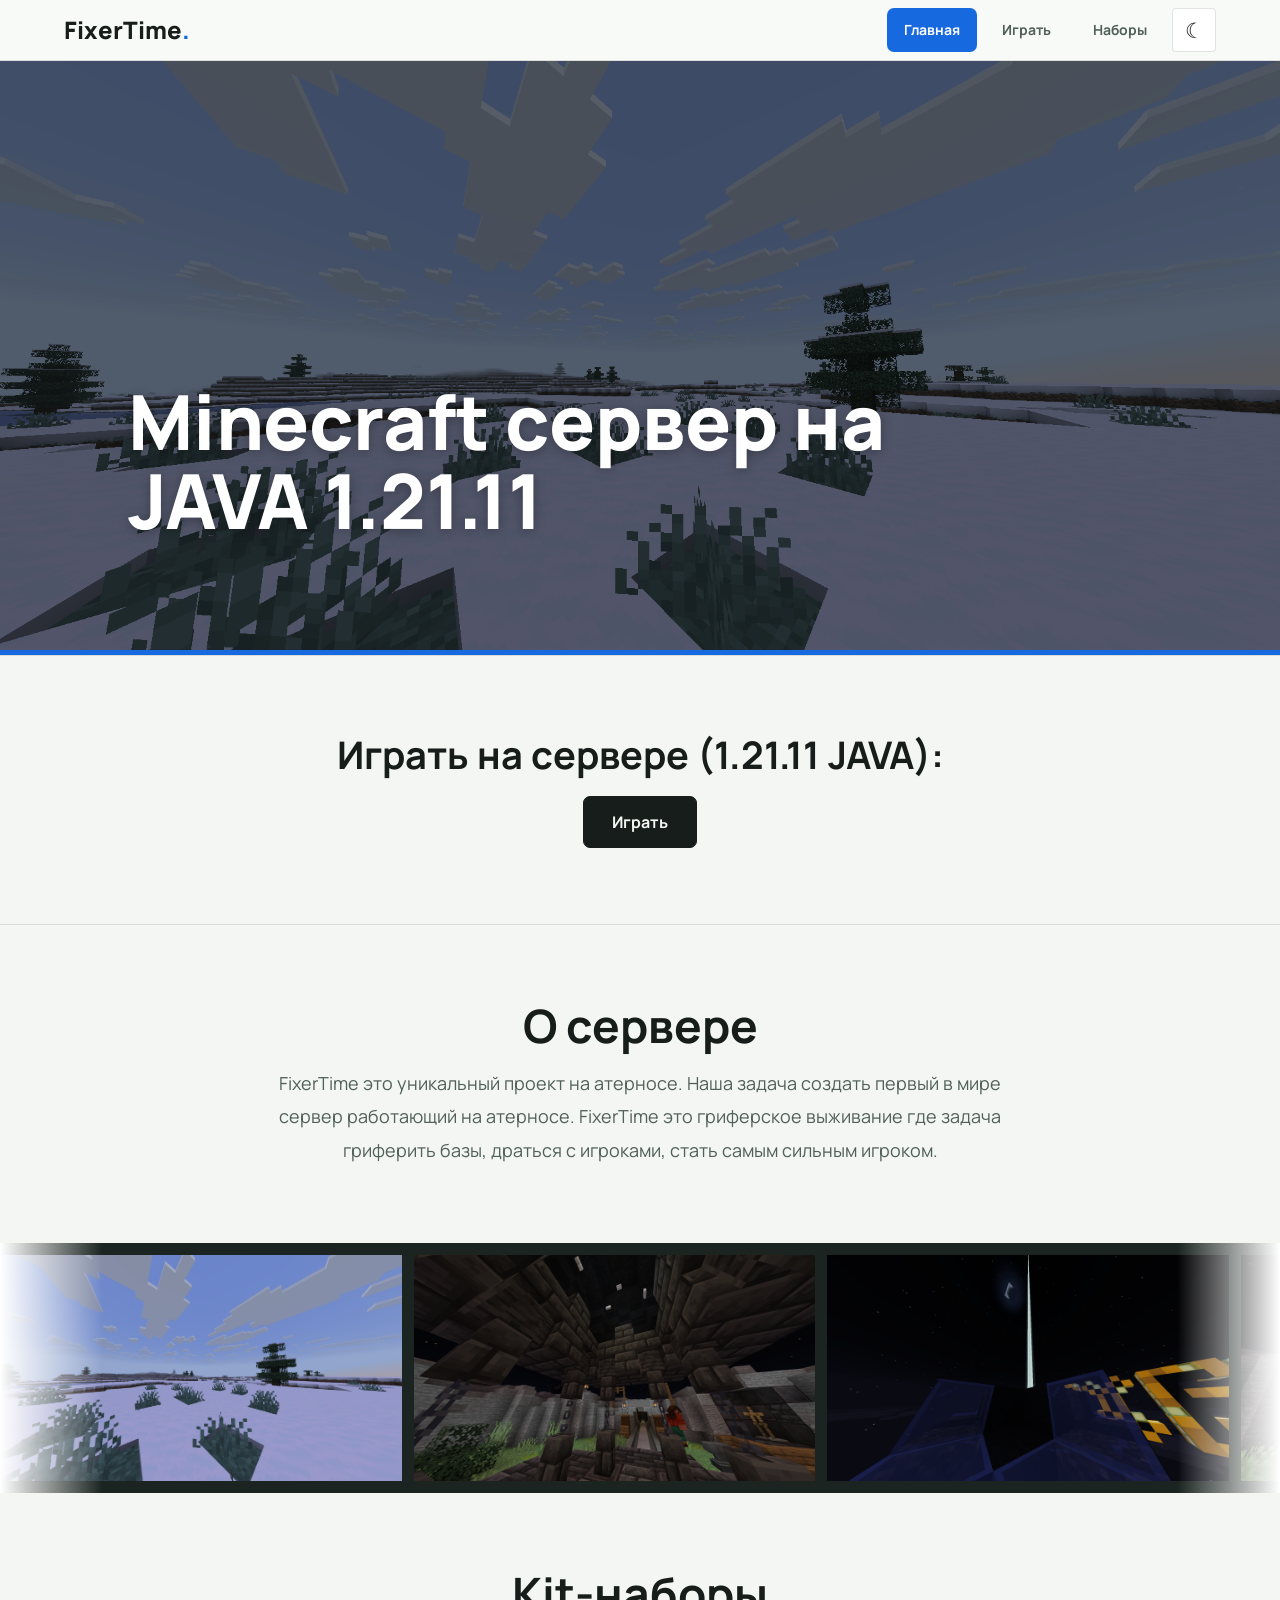
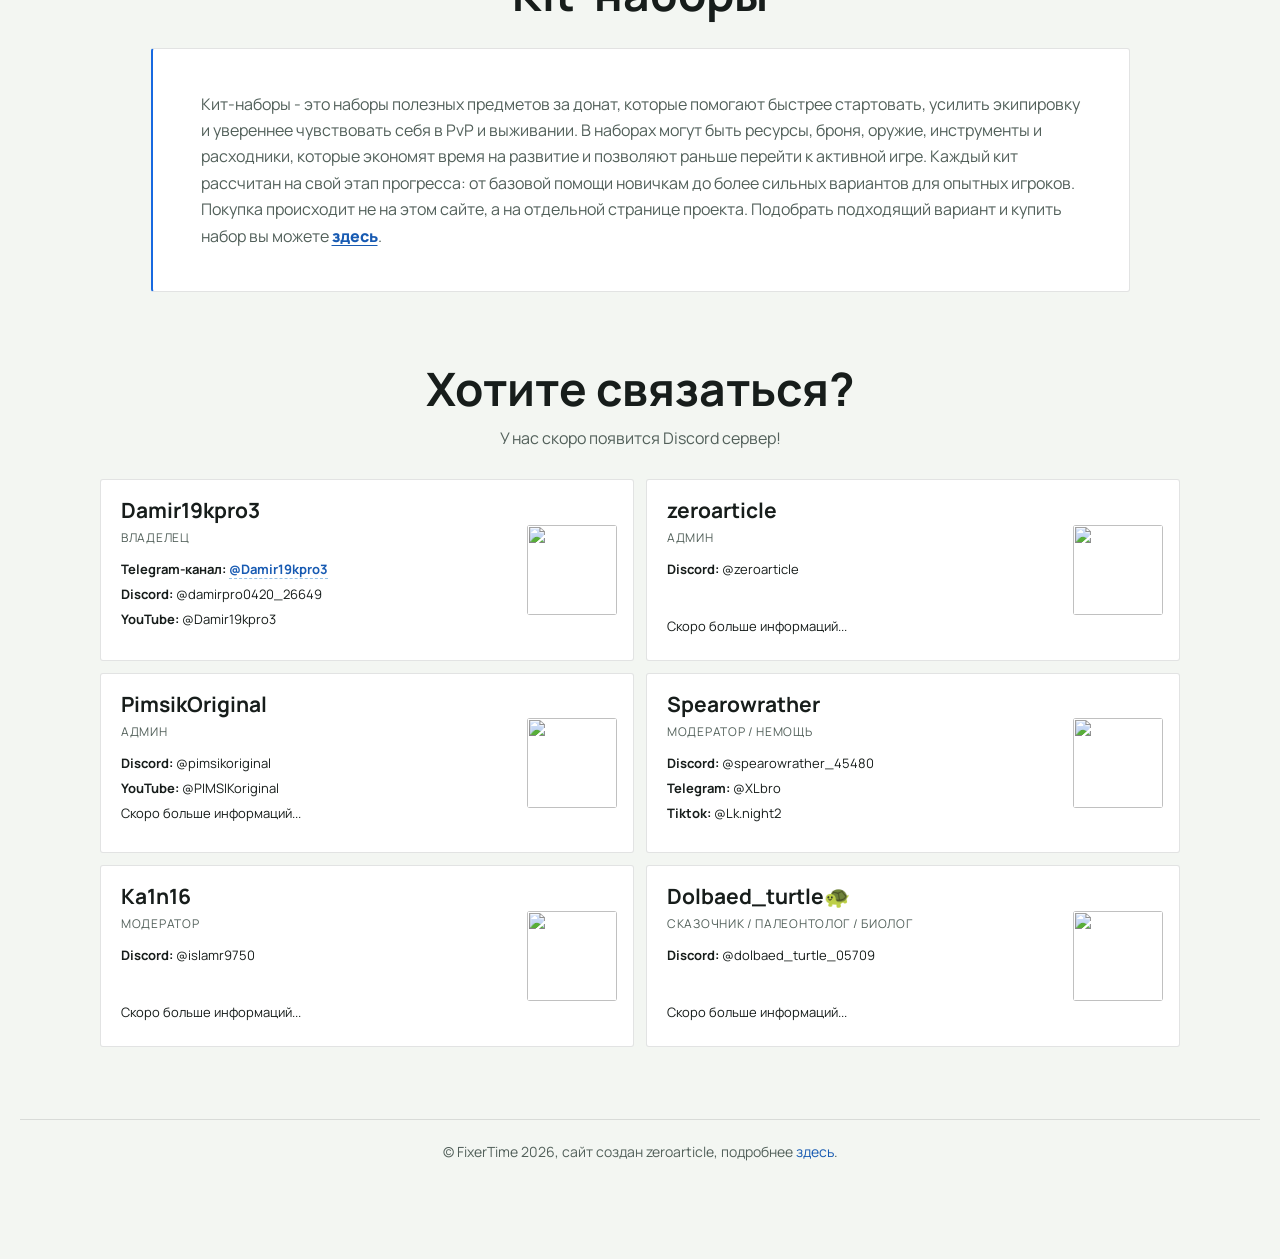
==== commit adc92910: "291020266mn" ====
--- a/index.html
+++ b/index.html
@@ -4,6 +4,7 @@
     <meta charset="UTF-8">
     <meta name="viewport" content="width=device-width, initial-scale=1.0">
     <title>FixerTime</title>
+    <script src="theme.js" defer></script>
     <link rel="stylesheet" href="styles.css">
     <link rel="preconnect" href="https://fonts.googleapis.com">
     <link rel="preconnect" href="https://fonts.gstatic.com" crossorigin>
--- a/styles.css
+++ b/styles.css
@@ -488,7 +488,7 @@
     --accent-soft: #e4efff;
     --cyan: #62d8d0;
     --line: rgba(23, 29, 27, 0.12);
-    --display: "Oxanium", "Montserrat", sans-serif;
+    --display: "Manrope", "Montserrat", sans-serif;
 }
 
 html[data-theme="dark"]{
@@ -549,8 +549,7 @@
     padding: 8px clamp(20px, 5vw, 72px);
     background: var(--header-bg);
     border-bottom: 1px solid var(--line);
-    box-shadow: 0 8px 26px rgba(23, 29, 27, 0.06);
-    backdrop-filter: blur(16px);
+    box-shadow: none;
 }
 
 .headertext{
@@ -564,7 +563,7 @@
 
 .headertext::after{
     content: ".";
-    color: #77aa2d;
+    color: var(--accent);
 }
 
 .headertext:hover{
@@ -625,7 +624,7 @@
     place-items: center;
     padding: 0;
     border: 1px solid var(--line);
-    border-radius: 6px;
+    border-radius: 4px;
     color: var(--ink);
     background: var(--surface);
     cursor: pointer;
@@ -675,7 +674,7 @@
     position: absolute;
     z-index: -1;
     inset: 0;
-    background: linear-gradient(90deg, rgba(12, 19, 16, 0.68), rgba(12, 19, 16, 0.12) 76%), linear-gradient(0deg, rgba(12, 19, 16, 0.58), transparent 56%);
+    background: rgba(12, 19, 16, 0.38);
 }
 
 .starterimg{
@@ -685,7 +684,7 @@
     width: 100%;
     height: 100%;
     filter: brightness(0.82) saturate(0.82);
-    animation: hero-arrive 900ms ease-out both;
+    animation: none;
 }
 
 .starterhead{
@@ -697,7 +696,7 @@
     color: #fff;
     font: 800 clamp(38px, 6vw, 76px)/1.04 var(--display);
     text-align: left;
-    text-shadow: 0 5px 30px rgba(0, 0, 0, 0.38);
+    text-shadow: 0 2px 12px rgba(0, 0, 0, 0.3);
 }
 
 .borderimgeffect{
@@ -706,8 +705,7 @@
     bottom: 0;
     height: 5px;
     transform: none;
-    background: linear-gradient(90deg, var(--accent), var(--cyan), var(--accent));
-    background-size: 200% 100%;
+    background: var(--accent);
 }
 
 .play,
@@ -721,8 +719,9 @@
     display: grid;
     justify-items: center;
     gap: 18px;
-    background: var(--accent);
-    color: var(--accent-contrast);
+    background: transparent;
+    color: var(--ink);
+    border-block: 1px solid var(--line);
     text-align: center;
 }
 
@@ -748,7 +747,7 @@
     padding: 0 28px;
     color: var(--paper);
     background: var(--ink);
-    box-shadow: 4px 4px 0 rgba(23, 29, 27, 0.2);
+    box-shadow: none;
     font: 700 16px "Manrope", sans-serif;
     letter-spacing: 0;
     text-shadow: none;
@@ -758,8 +757,7 @@
     border-color: var(--ink);
     color: var(--ink);
     background: var(--cyan);
-    box-shadow: 2px 2px 0 rgba(23, 29, 27, 0.2);
-    transform: translate(2px, 2px);
+    box-shadow: none;
 }
 
 .info{
@@ -799,7 +797,7 @@
 .carouselinter img{
     width: calc(10.666666667% - 8px);
     aspect-ratio: 16 / 9;
-    border-radius: 5px;
+    border-radius: 0;
 }
 
 .carouseloverlay{
@@ -807,15 +805,14 @@
     width: 100%;
     height: 100%;
     transform: none;
-    background: linear-gradient(90deg, #1b2420, transparent 9%, transparent 91%, #1b2420);
+    background: linear-gradient(90deg, var(--surface), transparent 8%, transparent 92%, var(--surface));
 }
 
 .kit{
     position: relative;
     padding-top: 76px;
-    background-color: var(--surface);
-    background-image: linear-gradient(rgba(23, 29, 27, 0.035) 1px, transparent 1px), linear-gradient(90deg, rgba(23, 29, 27, 0.035) 1px, transparent 1px);
-    background-size: 28px 28px;
+    background-color: var(--paper);
+    background-image: none;
 }
 
 .kithead{
@@ -832,10 +829,10 @@
     margin: 28px auto 0;
     padding: 26px clamp(20px, 5vw, 48px);
     border: 1px solid var(--line);
-    border-left: 5px solid var(--accent);
-    border-radius: 7px;
+    border-left: 2px solid var(--accent);
+    border-radius: 3px;
     background: var(--surface);
-    box-shadow: 0 14px 40px rgba(23, 29, 27, 0.07);
+    box-shadow: none;
     color: var(--muted);
 }
 
@@ -847,20 +844,20 @@
 
 .contacts{
     padding: clamp(38px, 6vw, 72px) 20px;
-    background: #202a25;
+    background: var(--paper);
 }
 
 .contacth{
     margin: 0 0 10px;
     padding: 0;
-    color: #fff;
+    color: var(--ink);
     font: 700 clamp(30px, 4.5vw, 46px)/1.1 var(--display);
     letter-spacing: 0;
 }
 
 .contacttxt{
     margin: 0 0 28px;
-    color: #bdc9c1;
+    color: var(--muted);
 }
 
 .contactsgrid{
@@ -874,8 +871,8 @@
     min-height: 180px;
     height: auto;
     padding: 18px 126px 18px 20px;
-    border: 1px solid rgba(255, 255, 255, 0.12);
-    border-radius: 7px;
+    border: 1px solid var(--line);
+    border-radius: 3px;
     background: var(--surface);
     box-shadow: none;
 }
@@ -883,7 +880,7 @@
 .contactcard:hover{
     transform: translateY(-3px);
     border-color: var(--accent);
-    box-shadow: 0 12px 24px rgba(0, 0, 0, 0.16);
+    box-shadow: none;
 }
 
 .contactcard::before{
@@ -919,7 +916,7 @@
     right: 16px;
     width: 90px;
     height: 90px;
-    border-radius: 5px;
+    border-radius: 3px;
     object-fit: cover;
     transform: translateY(-50%);
 }
@@ -971,12 +968,12 @@
     margin: 0;
     transform: none;
     border-top: 1px solid var(--line);
-    background: #151c18;
+    background: var(--paper);
 }
 
 .footertext{
     margin: 0;
-    color: #aab5ad;
+    color: var(--muted);
 }
 
 .footertext a{
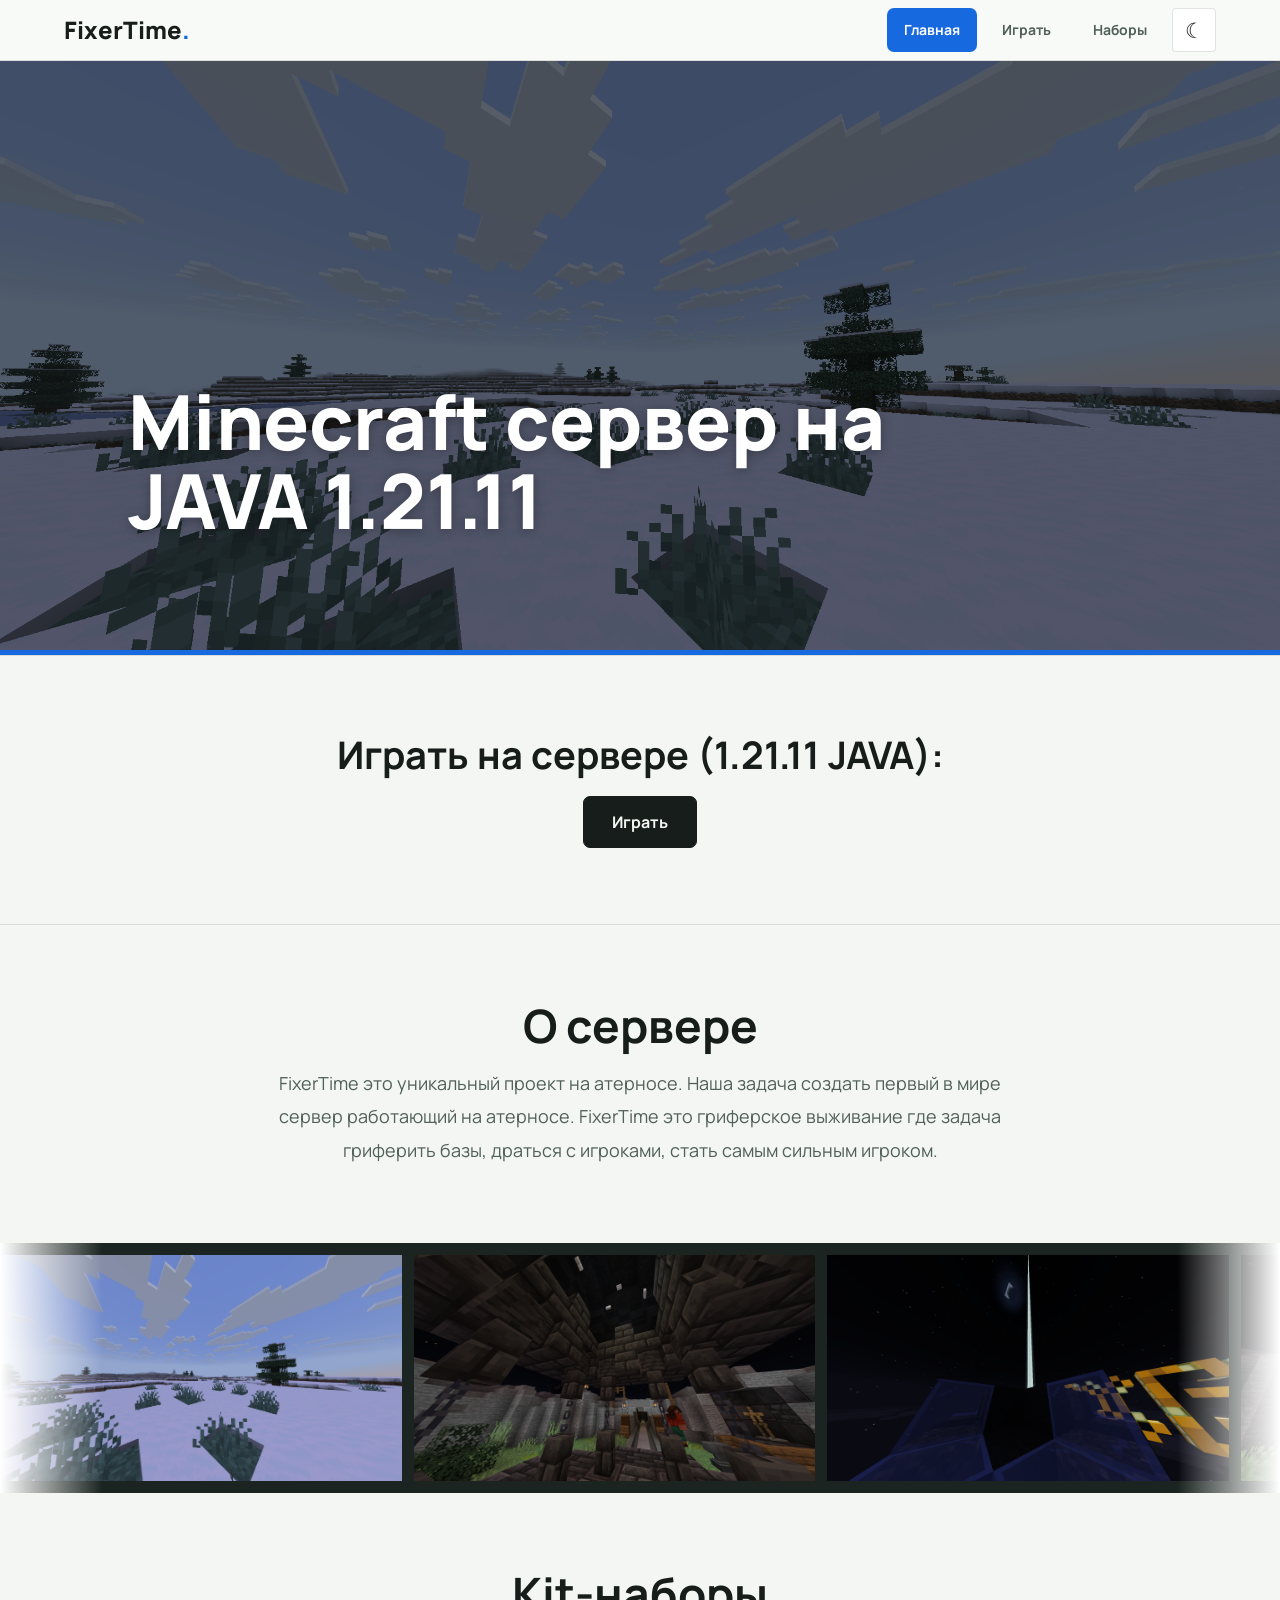
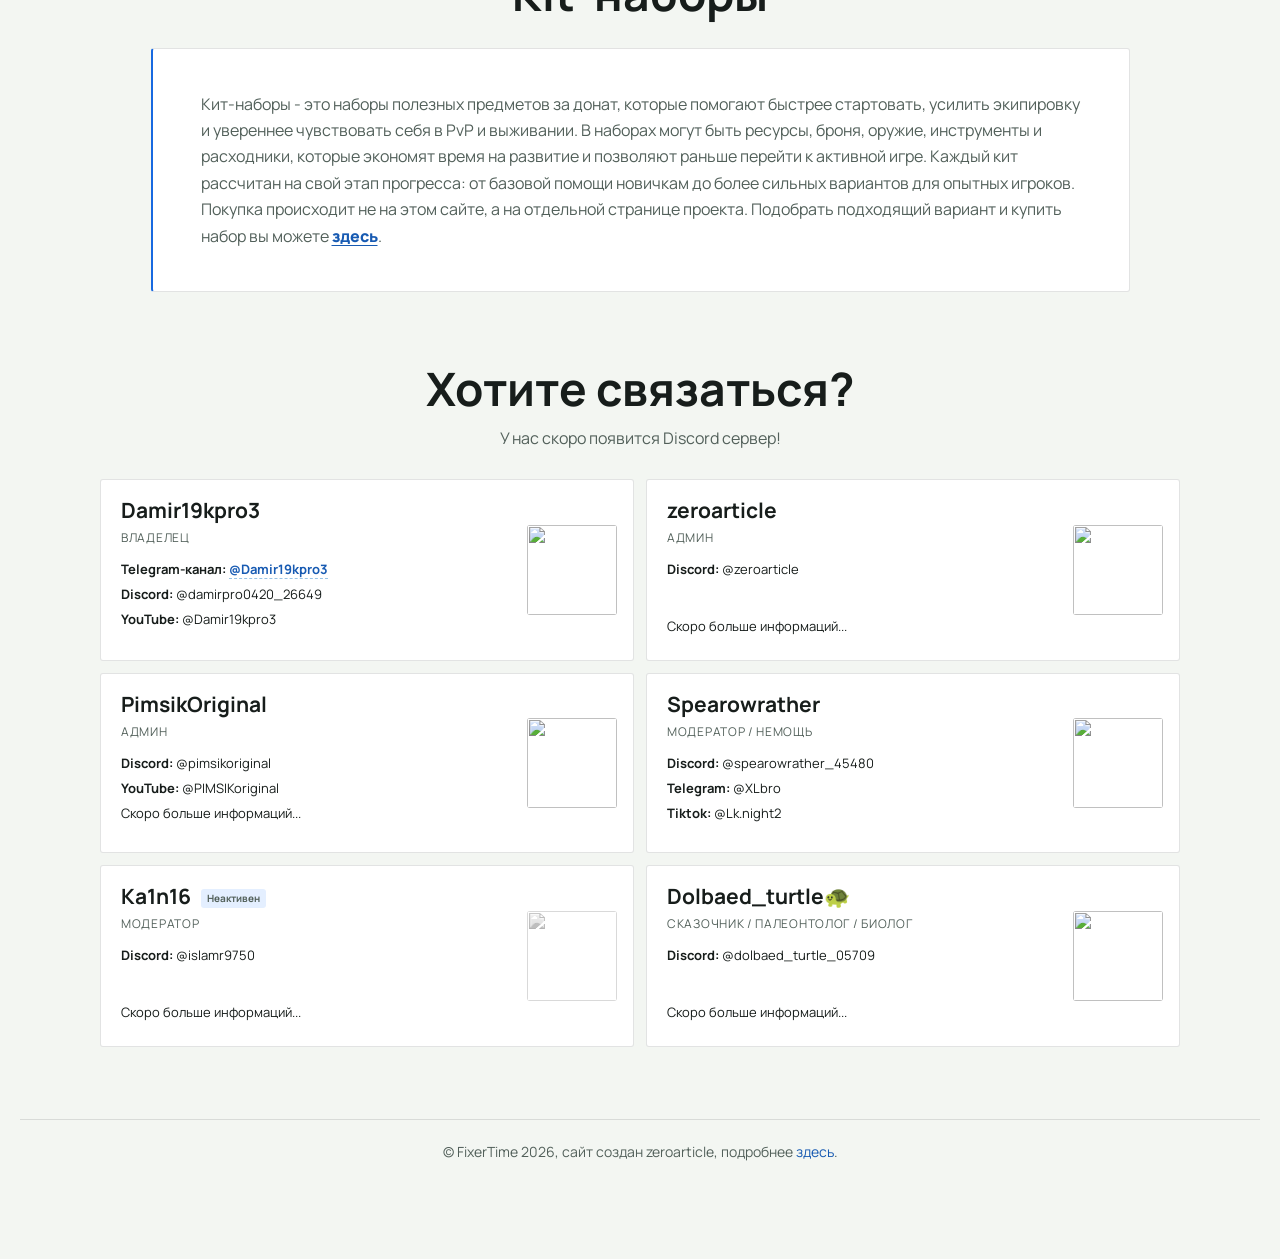
==== commit 7d7e33ee: "291020267mn" ====
--- a/index.html
+++ b/index.html
@@ -90,8 +90,8 @@
                 <p class="contactline"><strong>Tiktok:</strong> @Lk.night2</p>
                 <img class="contactimg" src="https://avatar-cyan.vercel.app/api/pfp/1345728751388065812/image?size=2048&format=webp">
             </article>
-            <article class="contactcard">
-                <h3 class="contactname">Ka1n16</h3>
+            <article class="contactcard contactinactive">
+                <h3 class="contactname">Ka1n16 <span class="contactstatus">Неактивен</span></h3>
                 <p class="contactrole">Модератор</p>
                 <p class="contactline"><strong>Discord:</strong> @islamr9750</p>
                 <br>
--- a/styles.css
+++ b/styles.css
@@ -893,6 +893,22 @@
     overflow-wrap: anywhere;
 }
 
+.contactstatus{
+    display: inline-block;
+    margin-left: 6px;
+    padding: 2px 6px;
+    border-radius: 3px;
+    color: var(--muted);
+    background: var(--accent-soft);
+    font: 700 10px/1.5 "Manrope", sans-serif;
+    vertical-align: middle;
+}
+
+.contactinactive .contactimg{
+    filter: grayscale(1);
+    opacity: 0.6;
+}
+
 .contactrole{
     margin: 5px 0 12px;
     color: var(--muted);
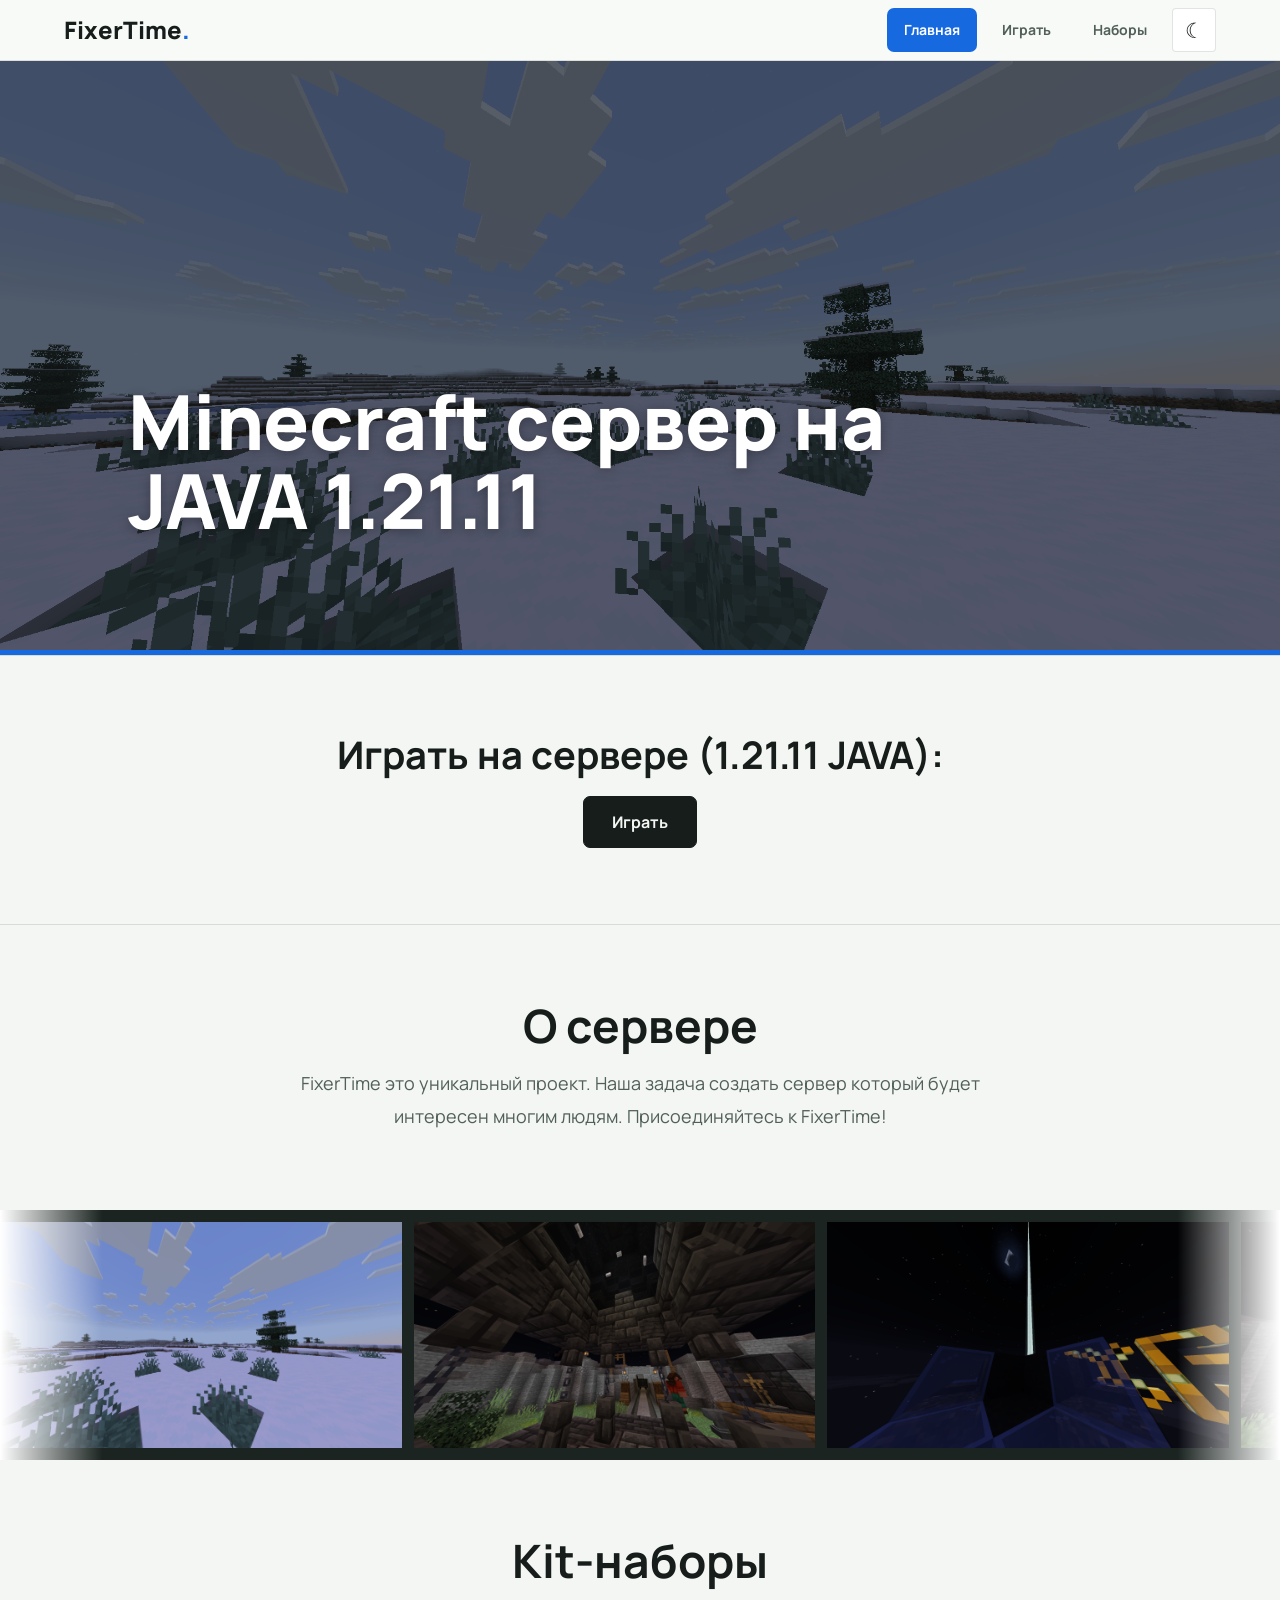
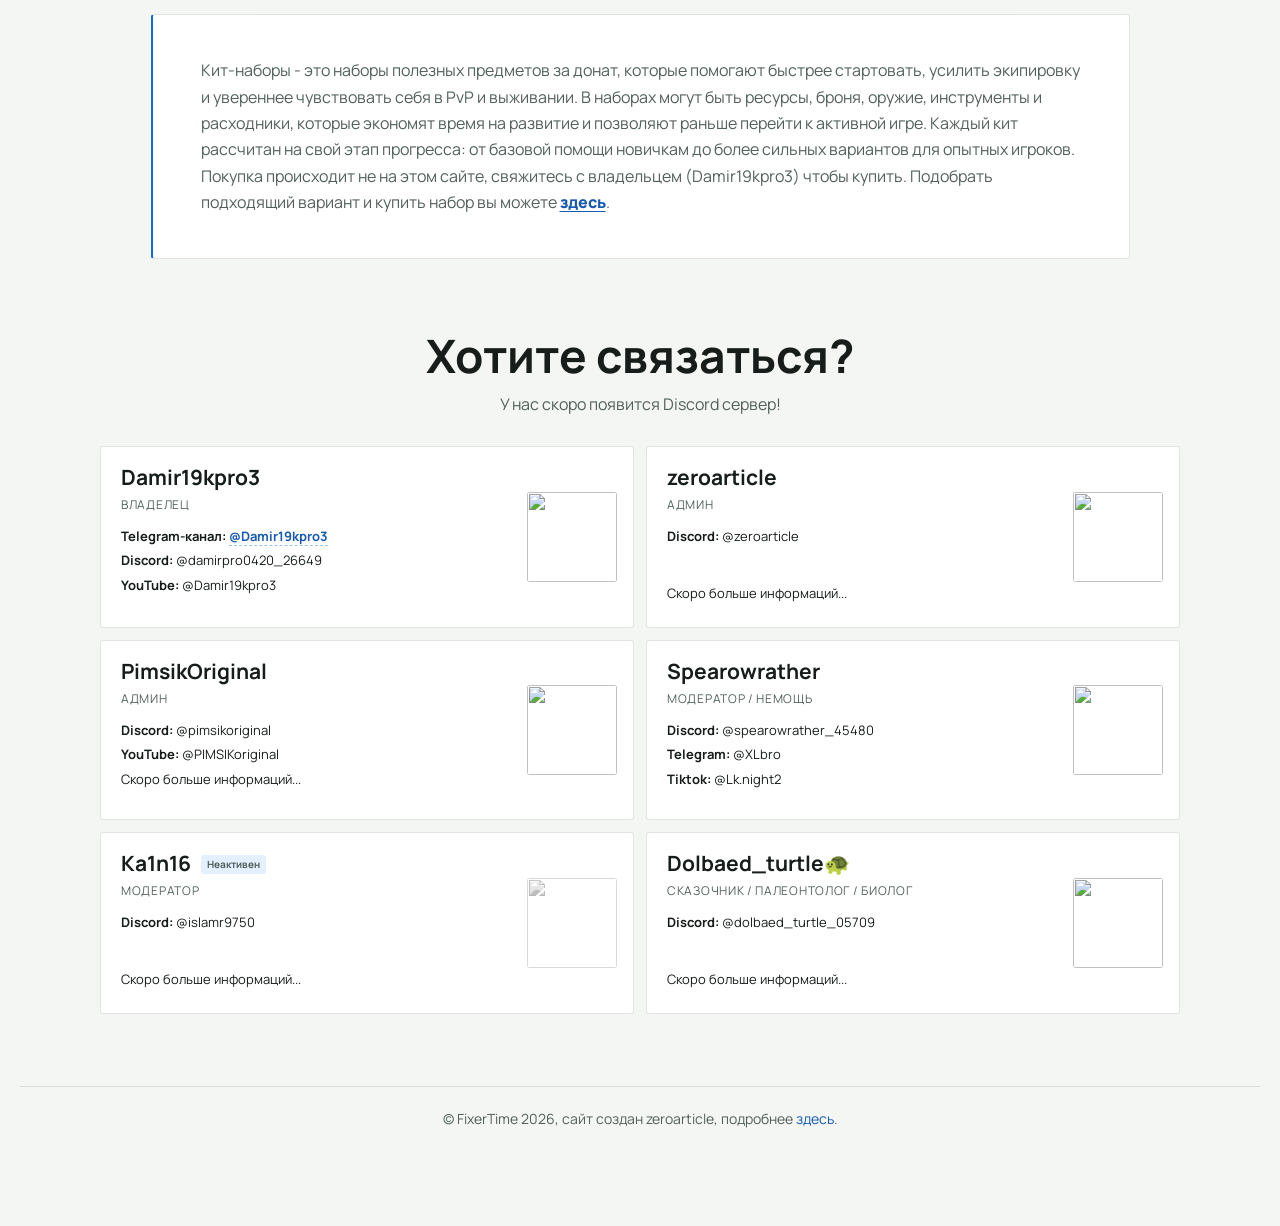
==== commit ee4842ec: "291020268mn" ====
--- a/index.html
+++ b/index.html
@@ -33,7 +33,7 @@
     </div>
     <div class="info">
         <h2 class="infohead">О сервере</h2>
-        <p class="infotext">FixerTime это уникальный проект на атерносе. Наша задача создать первый в мире сервер работающий на атерносе. FixerTime это гриферское выживание где задача гриферить базы, драться с игроками,  стать самым сильным игроком.</p>
+        <p class="infotext">FixerTime это уникальный проект. Наша задача создать сервер который будет интересен многим людям. Присоединяйтесь к FixerTime!</p>
     </div>
     <div class="carousel">
         <div class="carouselinter">
@@ -51,7 +51,7 @@
     <div class="kit">
         <h1 class="kithead">Kit-наборы</h1>
         <div class="kitin">
-            <div><p>Кит-наборы - это наборы полезных предметов за донат, которые помогают быстрее стартовать, усилить экипировку и увереннее чувствовать себя в PvP и выживании. В наборах могут быть ресурсы, броня, оружие, инструменты и расходники, которые экономят время на развитие и позволяют раньше перейти к активной игре. Каждый кит рассчитан на свой этап прогресса: от базовой помощи новичкам до более сильных вариантов для опытных игроков. Покупка происходит не на этом сайте, а на отдельной странице проекта. Подобрать подходящий вариант и купить набор вы можете <a href="kits.html">здесь</a>.
+            <div><p>Кит-наборы - это наборы полезных предметов за донат, которые помогают быстрее стартовать, усилить экипировку и увереннее чувствовать себя в PvP и выживании. В наборах могут быть ресурсы, броня, оружие, инструменты и расходники, которые экономят время на развитие и позволяют раньше перейти к активной игре. Каждый кит рассчитан на свой этап прогресса: от базовой помощи новичкам до более сильных вариантов для опытных игроков. Покупка происходит не на этом сайте, свяжитесь с владельцем (Damir19kpro3) чтобы купить. Подобрать подходящий вариант и купить набор вы можете <a href="kits.html">здесь</a>.
         </div>
     </div>
     <div class="contacts">
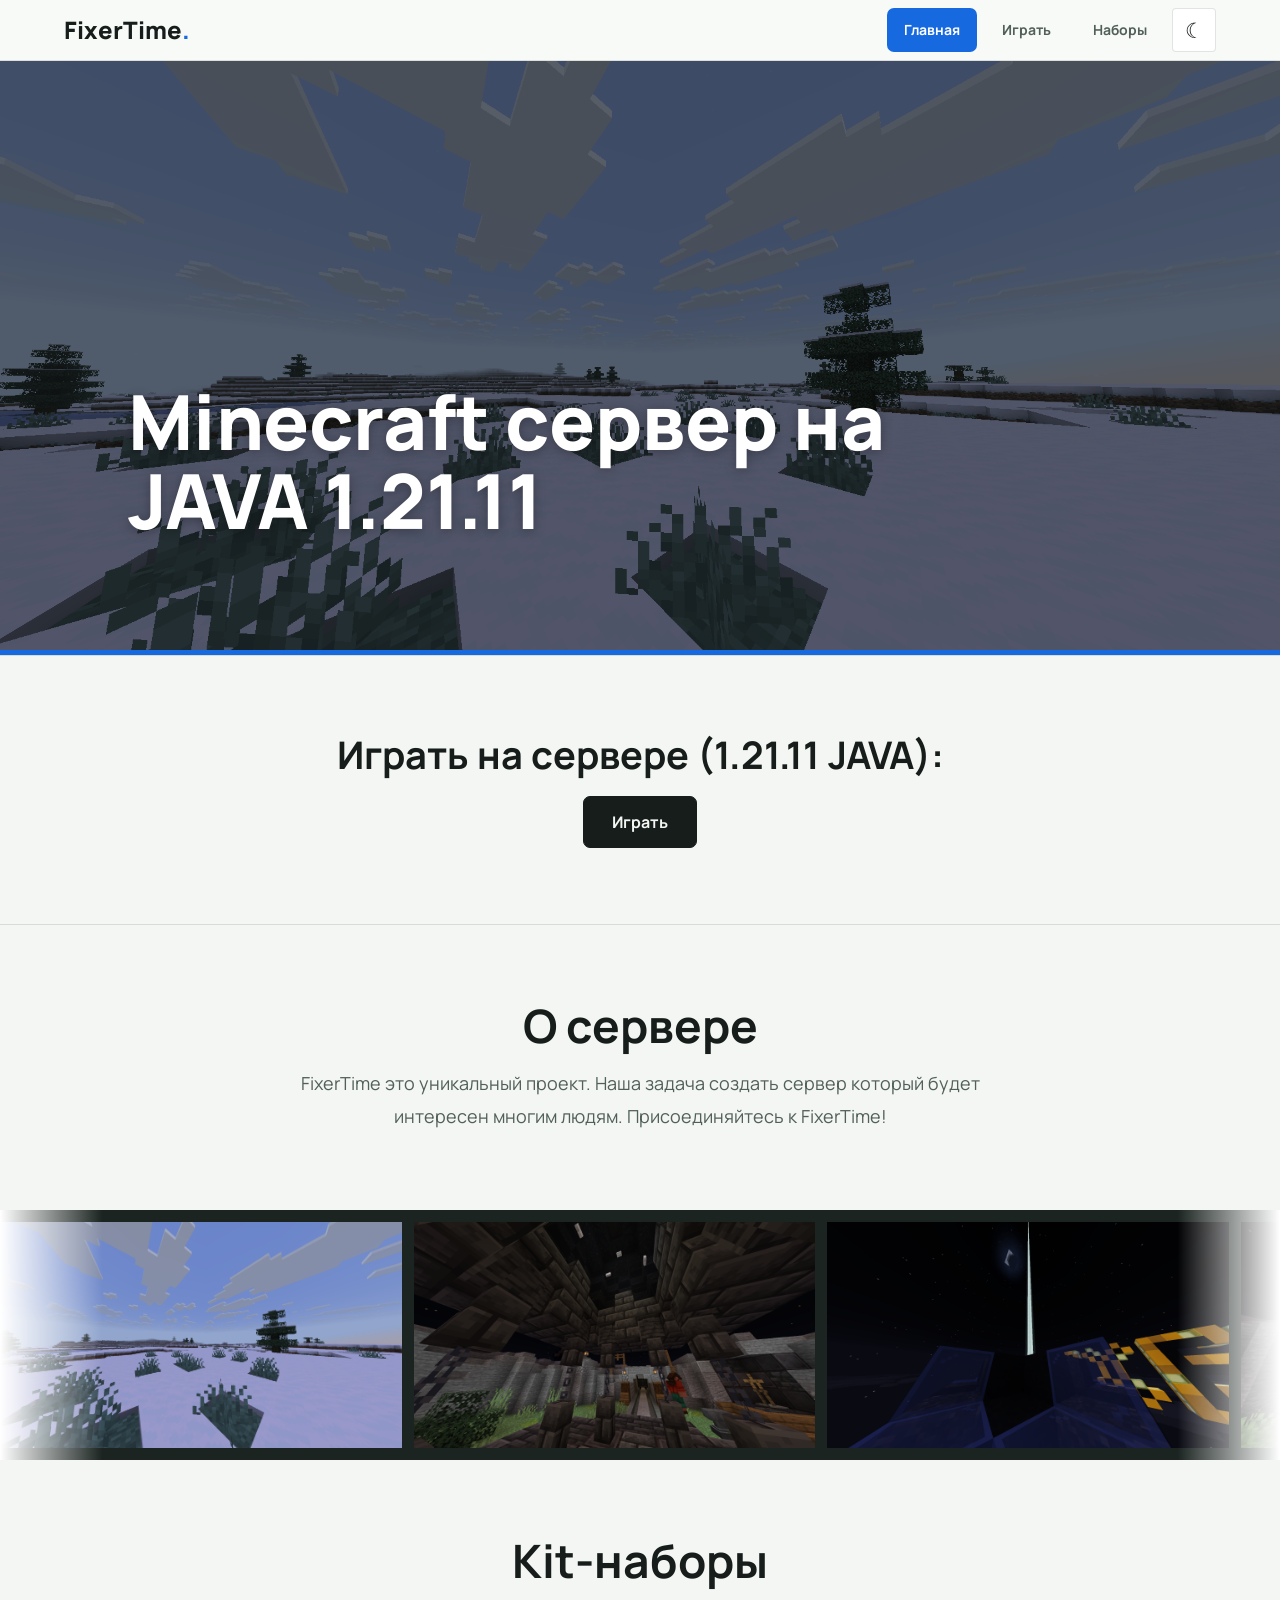
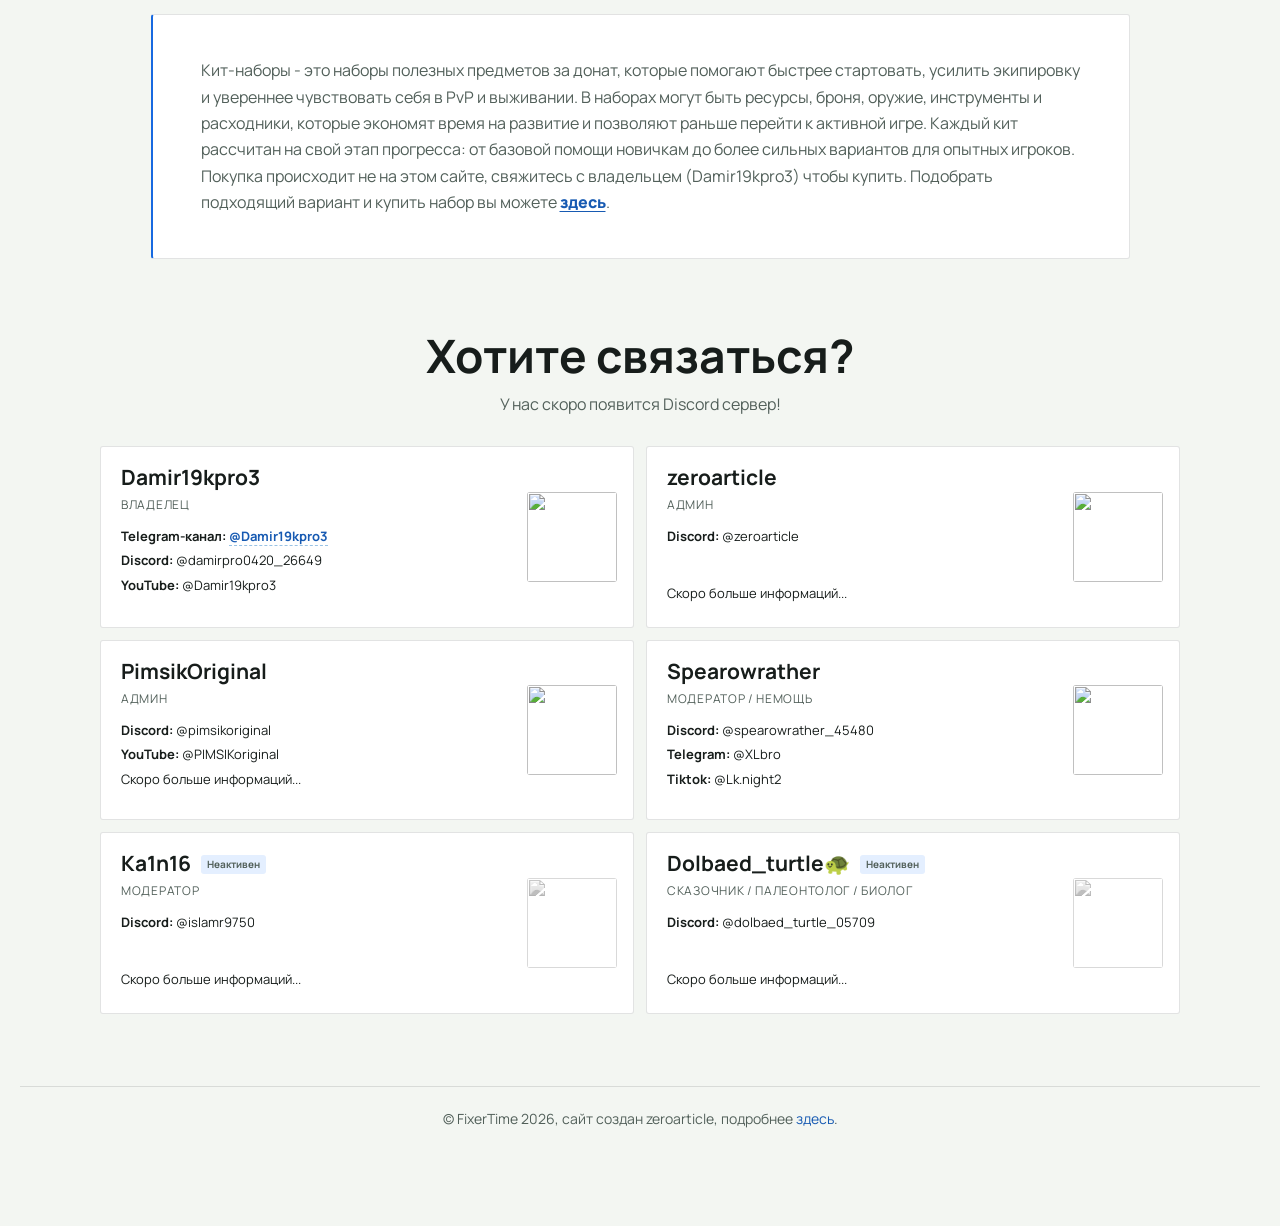
==== commit 35ba953d: "291020269mn" ====
--- a/index.html
+++ b/index.html
@@ -98,8 +98,8 @@
                 <p class="contactline">Скоро больше информаций...</p>
                 <img class="contactimg" src="https://avatar-cyan.vercel.app/api/pfp/1088332968898076762/image?size=2048&format=webp">
             </article>
-            <article class="contactcard">
-                <h3 class="contactname">Dolbaed_turtle🐢</h3>
+            <article class="contactcard contactinactive">
+                <h3 class="contactname">Dolbaed_turtle🐢 <span class="contactstatus">Неактивен</span></h3>
                 <p class="contactrole">Сказочник / палеонтолог / биолог</p>
                 <p class="contactline"><strong>Discord:</strong> @dolbaed_turtle_05709</p>
                 <br>
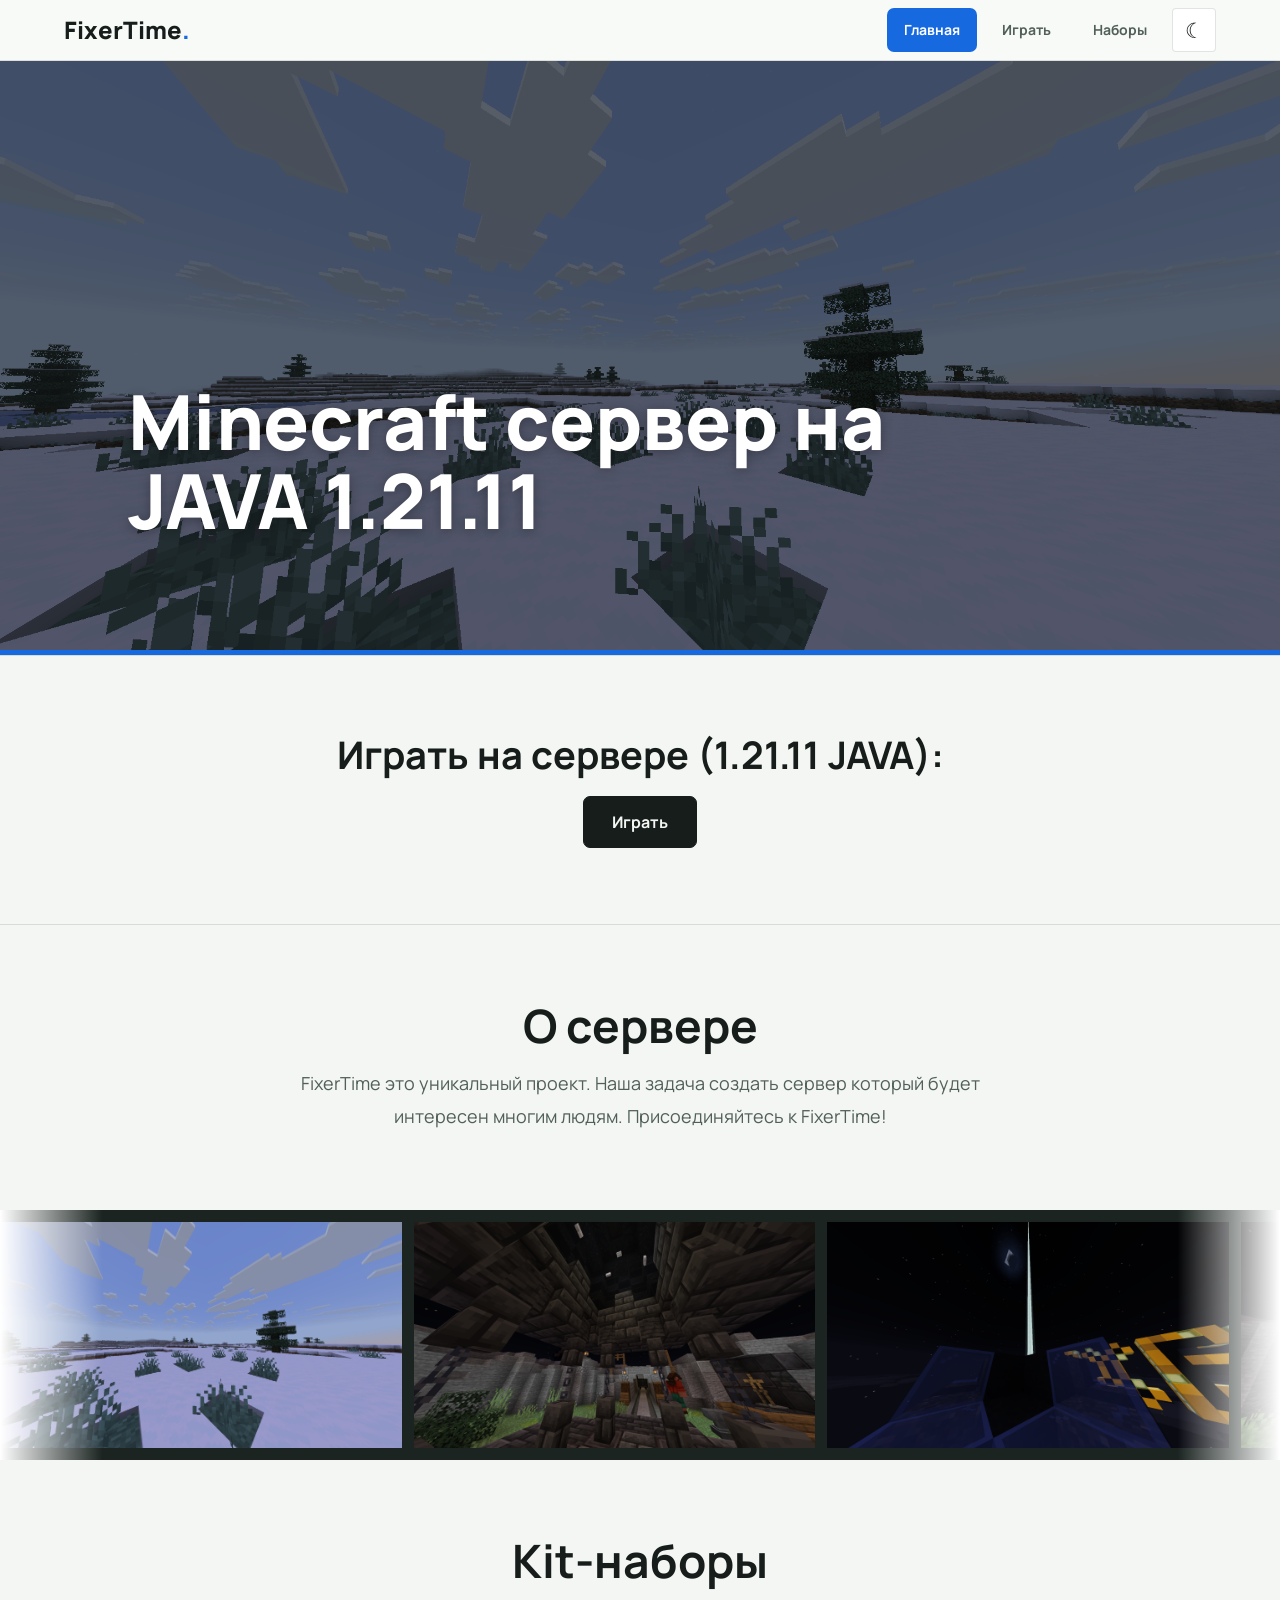
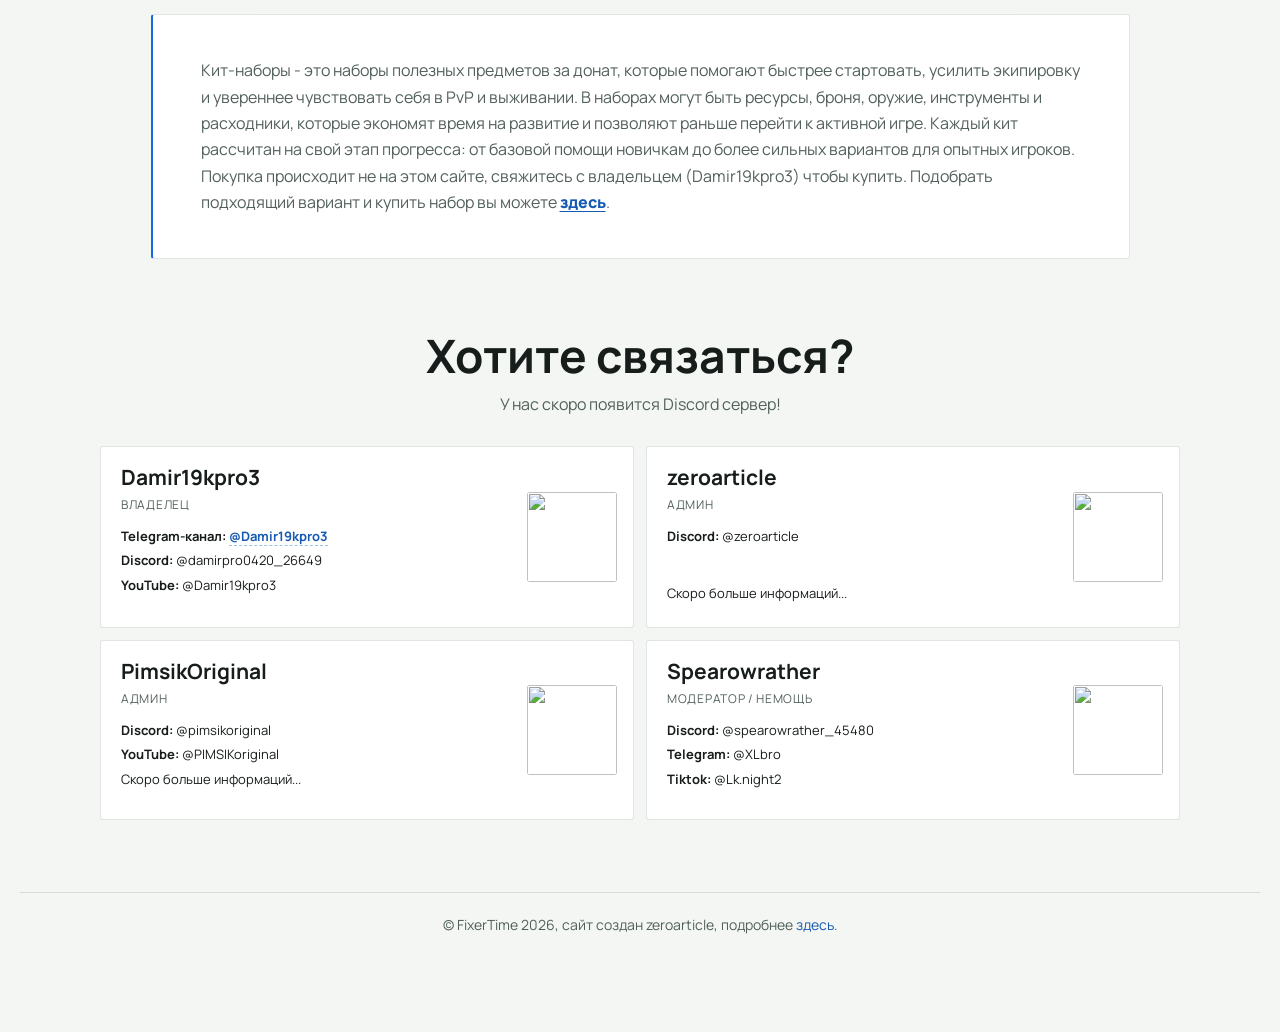
==== commit 1c460c33: "301020261mn" ====
--- a/index.html
+++ b/index.html
@@ -90,6 +90,7 @@
                 <p class="contactline"><strong>Tiktok:</strong> @Lk.night2</p>
                 <img class="contactimg" src="https://avatar-cyan.vercel.app/api/pfp/1345728751388065812/image?size=2048&format=webp">
             </article>
+            <!--
             <article class="contactcard contactinactive">
                 <h3 class="contactname">Ka1n16 <span class="contactstatus">Неактивен</span></h3>
                 <p class="contactrole">Модератор</p>
@@ -106,6 +107,7 @@
                 <p class="contactline">Скоро больше информаций...</p>
                 <img class="contactimg" src="https://avatar-cyan.vercel.app/api/pfp/1493945323750559827/image?size=2048&format=webp">
             </article>
+            -->
         </div>
     </div>
     <footer>
